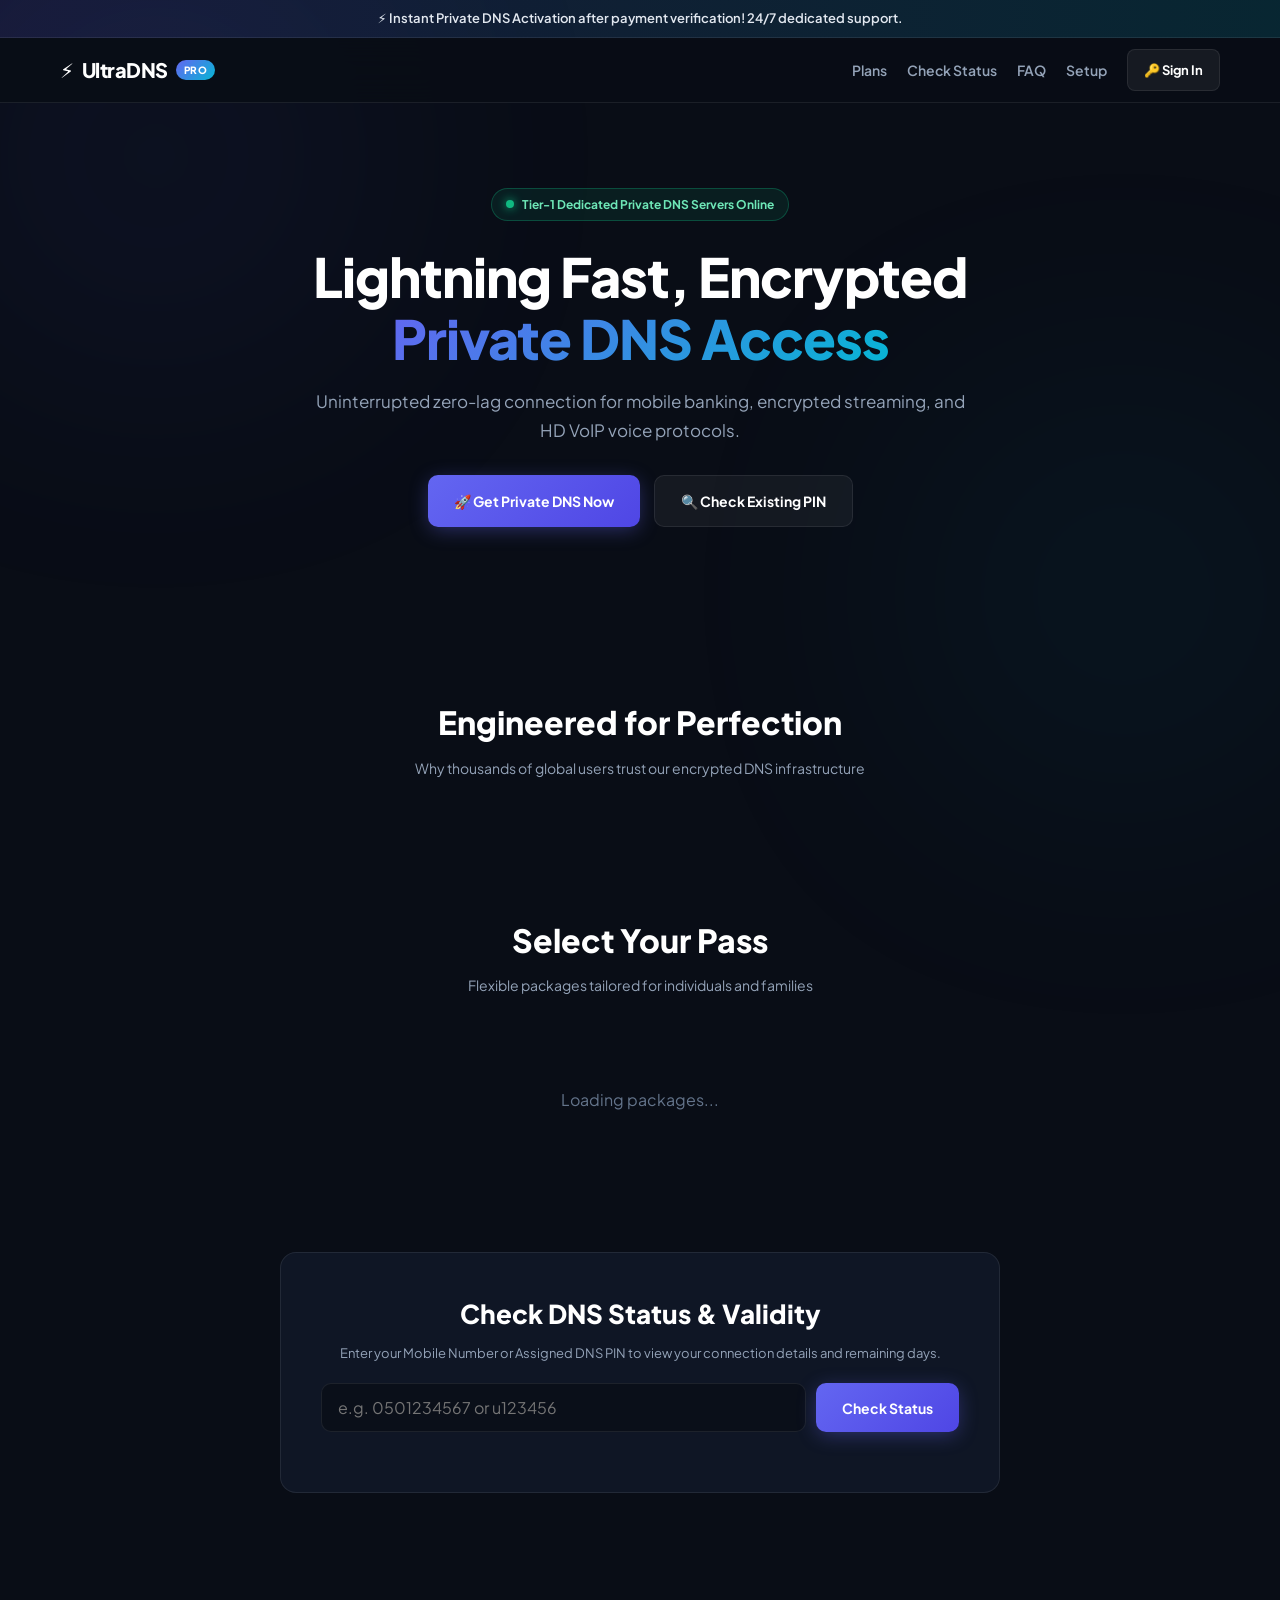
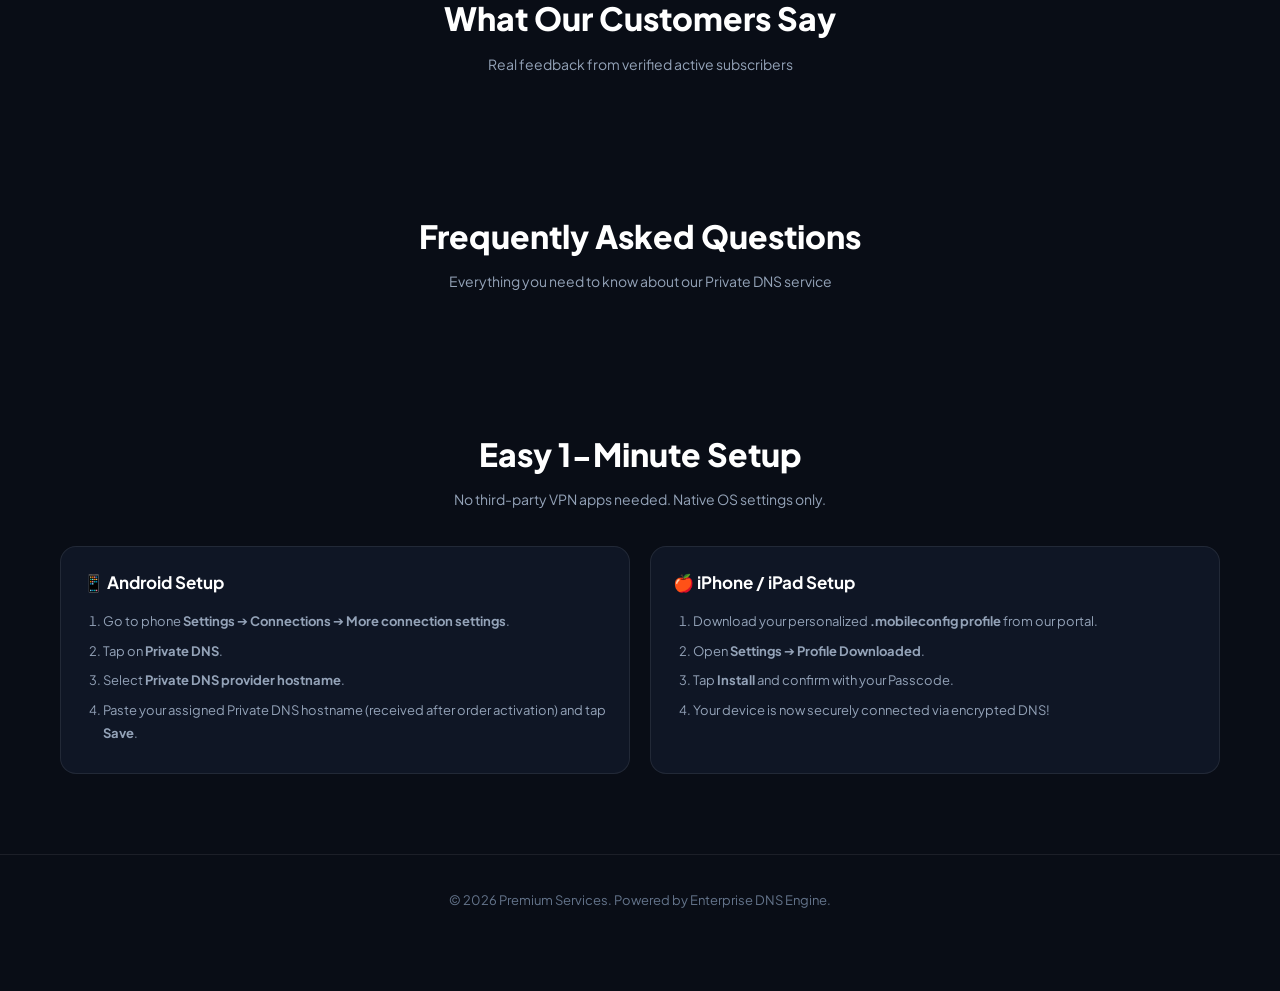
==== public/index.html @ bf44c099 "feat: Sync local files with latest multi-theme and reseller currency updates" ====
<!DOCTYPE html>
<html lang="en">
<head>
    <meta charset="UTF-8">
    <meta name="viewport" content="width=device-width, initial-scale=1.0, maximum-scale=1.0, user-scalable=no">
    <title>Private DNS — High Speed & Banking Access</title>
    <link rel="icon" id="site-favicon" href="data:image/svg+xml,<svg xmlns='http://www.w3.org/2000/svg' viewBox='0 0 100 100'><text y='.9em' font-size='90'>⚡</text></svg>">
    <link rel="preconnect" href="https://fonts.googleapis.com">
    <link rel="preconnect" href="https://fonts.gstatic.com" crossorigin>
    <link href="https://fonts.googleapis.com/css2?family=Plus+Jakarta+Sans:wght@400;500;600;700;800;900&display=swap" rel="stylesheet">
    <link rel="stylesheet" href="css/style.css">
    <!-- Dynamic Injected Custom CSS from Admin -->
    <style id="dynamic-custom-css"></style>
</head>
<body>

    <!-- Notice Bar -->
    <div class="notice-bar" id="notice-bar-wrap">
        <div class="container" id="notice-text">
            ⚡ Instant Private DNS Activation after payment verification! 24/7 dedicated support.
        </div>
    </div>

    <!-- Header -->
    <header class="header">
        <div class="container nav-wrap">
            <a href="/" class="brand-logo" id="brand-logo-wrap">
                <img id="site-logo-img" class="site-custom-logo" style="display: none;" alt="Store Logo">
                <span id="site-logo-icon" class="brand-default-icon">⚡</span>
                <span id="site-name">UltraDNS</span>
                <span class="brand-badge" id="site-badge">PRO</span>
            </a>

            <!-- Desktop Nav Menu -->
            <ul class="nav-menu" id="desktop-nav">
                <li><a href="#plans" class="nav-link">Plans</a></li>
                <li><a href="#check" class="nav-link">Check Status</a></li>
                <li><a href="#faq" class="nav-link">FAQ</a></li>
                <li><a href="#guide" class="nav-link">Setup</a></li>
                <li id="nav-auth-container">
                    <button class="nav-btn" onclick="openAuthModal()">🔑 Sign In</button>
                </li>
            </ul>

            <!-- Mobile Hamburger Toggle -->
            <button class="mobile-menu-btn" id="mobile-toggle-btn" onclick="toggleMobileMenu()" aria-label="Toggle navigation menu">
                <span></span><span></span><span></span>
            </button>
        </div>

        <!-- Mobile Drawer Menu -->
        <div class="mobile-drawer" id="mobile-drawer">
            <ul class="mobile-nav-list">
                <li><a href="#plans" class="mobile-nav-link" onclick="closeMobileMenu()">⚡ Pricing Plans</a></li>
                <li><a href="#check" class="mobile-nav-link" onclick="closeMobileMenu()">🔍 Check DNS Status</a></li>
                <li><a href="#faq" class="mobile-nav-link" onclick="closeMobileMenu()">❓ FAQ</a></li>
                <li><a href="#guide" class="mobile-nav-link" onclick="closeMobileMenu()">📖 Setup Guide</a></li>
                <li style="display:flex; justify-content:space-between; align-items:center; padding: 10px 14px; background: rgba(255,255,255,0.03); border-radius: 8px; border: 1px solid var(--border-color);">
                    <span style="font-size: 13px; color: var(--text-secondary); font-weight: 600;">Currency:</span>
                    <select id="mobile-currency-select" class="currency-selector" onchange="handleCurrencyChange(this.value)">
                        <option value="SAR">﷼ SAR</option>
                        <option value="BDT">৳ BDT</option>
                        <option value="USD">$ USD</option>
                        <option value="AED">د.إ AED</option>
                    </select>
                </li>
                <li id="mobile-nav-auth-container" style="margin-top: 10px;">
                    <button class="btn-primary" style="width: 100%; justify-content: center;" onclick="closeMobileMenu(); openAuthModal();">🔑 Sign In / Account</button>
                </li>
            </ul>
        </div>
    </header>

    <!-- 1. Hero Section -->
    <section class="hero" id="hero-section">
        <div class="container">
            <div class="status-pill">
                <span class="status-dot"></span>
                <span id="hero-pill">Tier-1 Dedicated Private DNS Servers Online</span>
            </div>
            <h1 class="hero-title">
                <span id="hero-title-line1">Lightning Fast, Encrypted</span><br>
                <span class="hero-title-highlight" id="hero-title-line2">Private DNS Access</span>
            </h1>
            <p class="hero-subtitle" id="hero-subtitle">
                Uninterrupted zero-lag connection for mobile banking, encrypted streaming, and HD VoIP voice protocols.
            </p>
            <div class="hero-actions">
                <a href="#plans" class="btn-primary" id="btn-hero-buy">🚀 Get Private DNS Now</a>
                <a href="#check" class="btn-secondary" id="btn-hero-check">🔍 Check Existing PIN</a>
            </div>
        </div>
    </section>

    <!-- 2. Live Stats Counter Section -->
    <section class="stats-section" id="stats-section">
        <div class="container">
            <div class="stats-grid" id="stats-container">
                <!-- Dynamically populated -->
            </div>
        </div>
    </section>

    <!-- 3. Features Section -->
    <section class="features" id="features-section">
        <div class="container">
            <div class="section-head">
                <h2 class="section-title" id="features-title">Engineered for Perfection</h2>
                <p class="section-desc" id="features-subtitle">Why thousands of global users trust our encrypted DNS infrastructure</p>
            </div>
            <div class="feature-grid" id="features-container">
                <!-- Dynamically populated -->
            </div>
        </div>
    </section>

    <!-- 4. Pricing Section -->
    <section class="pricing" id="plans">
        <div class="container">
            <div class="section-head">
                <h2 class="section-title" id="pricing-title">Select Your Pass</h2>
                <p class="section-desc" id="pricing-subtitle">Flexible packages tailored for individuals and families</p>
            </div>
            <div class="pricing-grid" id="plans-container">
                <!-- Dynamically rendered plans -->
                <div style="text-align:center; padding: 40px; color: var(--text-muted); grid-column: 1/-1;">Loading packages...</div>
            </div>
        </div>
    </section>

    <!-- 5. DNS Status Checker -->
    <section class="checker-section" id="check">
        <div class="container">
            <div class="checker-box">
                <h2 class="checker-title" id="checker-title">Check DNS Status & Validity</h2>
                <p class="checker-subtitle" id="checker-subtitle">Enter your Mobile Number or Assigned DNS PIN to view your connection details and remaining days.</p>
                
                <div class="checker-input-wrap">
                    <input type="text" id="checker-query" class="checker-input" placeholder="e.g. 0501234567 or u123456">
                    <button class="btn-primary" id="btn-checker" onclick="checkDnsStatus()">Check Status</button>
                </div>

                <div id="checker-result" class="checker-result">
                    <!-- Populated by JS -->
                </div>
            </div>
        </div>
    </section>

    <!-- 6. Customer Reviews & Testimonials -->
    <section class="testimonials-section" id="testimonials-section">
        <div class="container">
            <div class="section-head">
                <h2 class="section-title" id="testimonials-title">What Our Customers Say</h2>
                <p class="section-desc" id="testimonials-subtitle">Real feedback from verified active subscribers</p>
            </div>
            <div class="testimonials-grid" id="testimonials-container">
                <!-- Dynamically populated -->
            </div>
        </div>
    </section>

    <!-- 7. Interactive FAQ Accordion -->
    <section class="faq-section" id="faq">
        <div class="container">
            <div class="section-head">
                <h2 class="section-title" id="faq-title">Frequently Asked Questions</h2>
                <p class="section-desc" id="faq-subtitle">Everything you need to know about our Private DNS service</p>
            </div>
            <div class="faq-wrap" id="faq-container">
                <!-- Dynamically populated -->
            </div>
        </div>
    </section>

    <!-- 8. Custom HTML / Marketing Block -->
    <div id="custom-html-section" class="custom-html-section" style="display: none;">
        <div class="container" id="custom-html-container">
            <!-- Injected by JS -->
        </div>
    </div>

    <!-- 9. Setup Guide Section -->
    <section class="setup-guide" id="guide">
        <div class="container">
            <div class="section-head">
                <h2 class="section-title">Easy 1-Minute Setup</h2>
                <p class="section-desc">No third-party VPN apps needed. Native OS settings only.</p>
            </div>
            <div class="guide-grid">
                <div class="guide-card">
                    <h3>📱 Android Setup</h3>
                    <ol class="step-list">
                        <li>Go to phone <b>Settings ➔ Connections ➔ More connection settings</b>.</li>
                        <li>Tap on <b>Private DNS</b>.</li>
                        <li>Select <b>Private DNS provider hostname</b>.</li>
                        <li>Paste your assigned Private DNS hostname (received after order activation) and tap <b>Save</b>.</li>
                    </ol>
                </div>
                <div class="guide-card">
                    <h3>🍎 iPhone / iPad Setup</h3>
                    <ol class="step-list">
                        <li>Download your personalized <b>.mobileconfig profile</b> from our portal.</li>
                        <li>Open <b>Settings ➔ Profile Downloaded</b>.</li>
                        <li>Tap <b>Install</b> and confirm with your Passcode.</li>
                        <li>Your device is now securely connected via encrypted DNS!</li>
                    </ol>
                </div>
            </div>
        </div>
    </section>

    <!-- Auth Modal (Sign In / Register) -->
    <div class="modal-overlay" id="auth-modal">
        <div class="modal-card" style="max-width: 440px;">
            <button class="modal-close" onclick="closeAuthModal()">&times;</button>
            
            <div class="auth-tabs">
                <button type="button" class="auth-tab active" id="tab-login-btn" onclick="switchAuthTab('login')">Sign In</button>
                <button type="button" class="auth-tab" id="tab-register-btn" onclick="switchAuthTab('register')">Create Account</button>
            </div>

            <!-- Login Form -->
            <form id="login-form" onsubmit="handleCustomerLogin(event)">
                <div style="display:none; opacity:0; position:absolute; left:-9999px;"><input type="text" name="_hp_company" tabindex="-1" autocomplete="off"></div>
                <h3 class="modal-title" style="font-size: 20px;">Welcome Back</h3>
                <p class="modal-desc">Sign in with your email to view your private DNS keys and orders.</p>

                <div class="form-group">
                    <label class="form-label">Gmail / Email Address</label>
                    <input type="email" id="login-email" class="form-control" placeholder="name@gmail.com" required>
                </div>

                <div class="form-group">
                    <label class="form-label">Password</label>
                    <input type="password" id="login-password" class="form-control" placeholder="Your Password" required>
                </div>

                <button type="submit" class="btn-primary" style="width: 100%; margin-top: 15px;" id="login-submit-btn">
                    Sign In to Account
                </button>
            </form>

            <!-- Register Form -->
            <form id="register-form" style="display: none;" onsubmit="handleCustomerRegister(event)">
                <div style="display:none; opacity:0; position:absolute; left:-9999px;"><input type="text" name="_hp_fax" tabindex="-1" autocomplete="off"></div>
                <h3 class="modal-title" style="font-size: 20px;">Create Customer Account</h3>
                <p class="modal-desc">Register with your Gmail to easily manage and renew your private DNS.</p>

                <div class="form-group">
                    <label class="form-label">Full Name</label>
                    <input type="text" id="reg-name" class="form-control" placeholder="e.g. Ahmed Ali" required>
                </div>

                <div class="form-group">
                    <label class="form-label">Gmail / Email Address</label>
                    <input type="email" id="reg-email" class="form-control" placeholder="name@gmail.com" required>
                </div>

                <div class="form-group">
                    <label class="form-label">WhatsApp / Mobile Number</label>
                    <input type="text" id="reg-phone" class="form-control" placeholder="e.g. +966501234567" required>
                </div>

                <div class="form-group">
                    <label class="form-label">Password (Min. 6 characters)</label>
                    <input type="password" id="reg-password" class="form-control" placeholder="Create a password" minlength="6" required>
                </div>

                <button type="submit" class="btn-primary" style="width: 100%; margin-top: 15px;" id="reg-submit-btn">
                    ✨ Create Account
                </button>
            </form>

            <!-- OTP Verification Form -->
            <form id="otp-form" style="display: none;" onsubmit="handleVerifyOtp(event)">
                <h3 class="modal-title" style="font-size: 20px;">📧 Verify Your Gmail</h3>
                <p class="modal-desc">
                    We sent a 6-digit code to <b id="otp-display-email" style="color: #38bdf8;">user@gmail.com</b>. Check your inbox and spam folder.
                </p>

                <div class="form-group">
                    <label class="form-label">Enter 6-Digit Code</label>
                    <input type="text" id="otp-input-code" class="form-control" placeholder="123456" maxlength="6" style="text-align: center; font-size: 24px; letter-spacing: 6px; font-weight: 800; font-family: monospace;" required>
                </div>

                <button type="submit" class="btn-primary" style="width: 100%; margin-top: 10px;" id="otp-submit-btn">
                    ✓ Verify & Activate Account
                </button>

                <div style="display: flex; justify-content: space-between; align-items: center; margin-top: 15px; font-size: 12px;">
                    <button type="button" class="logout-btn" onclick="switchAuthTab('register')">← Back to Register</button>
                    <button type="button" class="logout-btn" id="otp-resend-btn" onclick="handleResendOtp()">Resend Code</button>
                </div>
            </form>
        </div>
    </div>

    <!-- Customer Account Dashboard Modal -->
    <div class="modal-overlay" id="user-modal">
        <div class="modal-card" style="max-width: 620px;">
            <button class="modal-close" onclick="closeUserModal()">&times;</button>
            
            <div style="display: flex; justify-content: space-between; align-items: center; border-bottom: 1px solid var(--border-color); padding-bottom: 15px; margin-bottom: 20px;">
                <div>
                    <h3 style="font-size: 20px; font-weight: 800; color: #fff;" id="user-display-name">My Account</h3>
                    <span style="font-size: 13px; color: var(--text-muted);" id="user-display-email">customer@gmail.com</span>
                </div>
                <button class="logout-btn" onclick="handleCustomerLogout()">🚪 Logout</button>
            </div>

            <!-- Active DNS Section -->
            <div style="margin-bottom: 25px;">
                <h4 style="font-size: 14px; font-weight: 700; color: #38bdf8; margin-bottom: 10px; text-transform: uppercase; letter-spacing: 0.5px;">⚡ My Active DNS Connections</h4>
                <div id="user-active-services">
                    <!-- Populated by JS -->
                </div>
            </div>

            <!-- Order History -->
            <div>
                <h4 style="font-size: 14px; font-weight: 700; color: #cbd5e1; margin-bottom: 10px; text-transform: uppercase; letter-spacing: 0.5px;">📋 Order History & Invoices</h4>
                <div id="user-order-history" style="max-height: 220px; overflow-y: auto;">
                    <!-- Populated by JS -->
                </div>
            </div>

            <div style="margin-top: 20px; text-align: center;">
                <button class="btn-primary" style="width: 100%; justify-content: center;" onclick="closeUserModal(); location.href='#plans';">
                    🚀 Buy New Pass / Renew
                </button>
            </div>
        </div>
    </div>

    <!-- Order Modal with Discount Coupon Support -->
    <div class="modal-overlay" id="order-modal">
        <div class="modal-card">
            <button class="modal-close" onclick="closeOrderModal()">&times;</button>
            <h3 class="modal-title" id="modal-plan-title">Order Private DNS</h3>
            <p class="modal-desc" id="modal-plan-desc">Complete your payment and submit details for instant activation.</p>

            <form id="order-form" onsubmit="submitOrder(event)">
                <div style="display:none; opacity:0; position:absolute; left:-9999px;"><input type="text" name="_hp_company" tabindex="-1" autocomplete="off"></div>
                <input type="hidden" id="order-plan-id">
                
                <div class="form-group" style="background: rgba(0,0,0,0.3); border: 1px solid var(--border-color); border-radius: 8px; padding: 12px; display: flex; justify-content: space-between; align-items: center;">
                    <div>
                        <span style="font-size: 12px; color: var(--text-muted); text-transform: uppercase; font-weight: 700;">Price to Pay:</span>
                        <div style="font-size: 22px; font-weight: 900; color: #38bdf8;" id="modal-plan-price">--</div>
                    </div>
                    <div id="coupon-applied-badge" style="display: none; background: rgba(16, 185, 129, 0.2); border: 1px solid rgba(16, 185, 129, 0.4); color: #34d399; font-size: 11px; font-weight: 800; padding: 4px 10px; border-radius: 20px;">
                        COUPON APPLIED
                    </div>
                </div>

                <!-- 🎟️ Discount Coupon Box -->
                <div class="form-group">
                    <label class="form-label">Discount Coupon Code (Optional)</label>
                    <div class="coupon-input-wrap">
                        <input type="text" id="order-coupon-code" class="form-control coupon-input" placeholder="e.g. VIP20" maxlength="20">
                        <button type="button" class="coupon-apply-btn" id="coupon-apply-btn" onclick="applyCouponCode()">Apply</button>
                    </div>
                    <div id="coupon-status-msg" class="coupon-status-msg"></div>
                </div>

                <div class="form-group">
                    <label class="form-label">Your Name</label>
                    <input type="text" id="order-name" class="form-control" placeholder="Full Name" required>
                </div>

                <div class="form-group">
                    <label class="form-label">WhatsApp / Phone Number</label>
                    <input type="text" id="order-phone" class="form-control" placeholder="e.g. +966 50 123 4567" required>
                </div>

                <div class="form-group">
                    <label class="form-label">Gmail / Email Address (For Account Login & Invoice)</label>
                    <input type="email" id="order-email" class="form-control" placeholder="name@gmail.com">
                </div>

                <div class="form-group">
                    <label class="form-label">Payment Method</label>
                    <select id="order-payment-method" class="form-control" onchange="updatePaymentInstruction()" required>
                        <!-- Dynamic payment methods -->
                    </select>
                </div>

                <div class="payment-box" id="payment-instruction-box">
                    <div id="payment-instruction-text">Select payment method above</div>
                    <div class="payment-num-row">
                        <span id="payment-number-display">--</span>
                        <button type="button" class="copy-btn" onclick="copyPaymentNumber()">Copy Number</button>
                    </div>
                </div>

                <div class="form-group">
                    <label class="form-label">Transaction ID / Reference (TxID)</label>
                    <input type="text" id="order-trx" class="form-control" placeholder="Enter Transaction Reference" required>
                </div>

                <button type="submit" class="btn-primary" style="width: 100%; margin-top: 10px; justify-content: center;" id="order-submit-btn">
                    Confirm & Submit Order
                </button>
            </form>
        </div>
    </div>

    <!-- Floating WhatsApp / Support Widget -->
    <a href="#" target="_blank" id="whatsapp-link" class="whatsapp-float" title="Chat on WhatsApp" style="display: none;">
        <span style="font-size: 24px;">💬</span>
    </a>

    <!-- Footer -->
    <footer class="footer">
        <div class="container">
            <p>&copy; <span id="footer-year"></span> <span id="footer-owner">Premium Services</span>. Powered by Enterprise DNS Engine.</p>
        </div>
    </footer>

    <script src="js/app.js"></script>
</body>
</html>
---- public/css/style.css ----
:root {
    --bg-dark: #090d16;
    --bg-card: rgba(18, 26, 43, 0.75);
    --bg-card-hover: rgba(28, 40, 65, 0.85);
    --border-color: rgba(255, 255, 255, 0.08);
    --border-glow: rgba(99, 102, 241, 0.3);
    --primary: #6366f1;
    --primary-hover: #4f46e5;
    --accent-cyan: #06b6d4;
    --accent-emerald: #10b981;
    --accent-amber: #f59e0b;
    --text-primary: #f8fafc;
    --text-secondary: #94a3b8;
    --text-muted: #64748b;
    --radius-lg: 16px;
    --radius-md: 10px;
    --radius-sm: 6px;
    --shadow-glow: 0 0 35px -5px rgba(99, 102, 241, 0.25);
    --font-main: 'Plus Jakarta Sans', system-ui, -apple-system, sans-serif;
}

/* Background & Theme Modes (Supports both data-bg and data-theme attributes) */
body[data-bg="cyber"], body[data-theme="cyber"] {
    --bg-dark: #090d16;
    --bg-card: rgba(18, 26, 43, 0.75);
    --bg-card-hover: rgba(28, 40, 65, 0.85);
    --border-color: rgba(255, 255, 255, 0.08);
    --border-glow: rgba(99, 102, 241, 0.3);
    --shadow-glow: 0 0 35px -5px rgba(99, 102, 241, 0.25);
}
body[data-bg="amoled"], body[data-theme="amoled"] {
    --bg-dark: #000000;
    --bg-card: rgba(18, 18, 18, 0.85);
    --bg-card-hover: rgba(28, 28, 28, 0.95);
    --border-color: rgba(255, 255, 255, 0.12);
    --border-glow: rgba(59, 130, 246, 0.35);
    --shadow-glow: 0 0 35px -5px rgba(59, 130, 246, 0.25);
}
body[data-bg="navy"], body[data-theme="navy"] {
    --bg-dark: #0b1329;
    --bg-card: rgba(16, 26, 52, 0.8);
    --bg-card-hover: rgba(24, 38, 75, 0.9);
    --border-color: rgba(56, 189, 248, 0.12);
    --border-glow: rgba(56, 189, 248, 0.35);
    --shadow-glow: 0 0 35px -5px rgba(56, 189, 248, 0.25);
}
body[data-bg="slate"], body[data-theme="slate"] {
    --bg-dark: #0f172a;
    --bg-card: rgba(30, 41, 59, 0.8);
    --bg-card-hover: rgba(45, 62, 89, 0.9);
    --border-color: rgba(255, 255, 255, 0.08);
    --border-glow: rgba(16, 185, 129, 0.35);
    --shadow-glow: 0 0 35px -5px rgba(16, 185, 129, 0.25);
}
body[data-bg="sunset"], body[data-theme="sunset"] {
    --bg-dark: #140d0a;
    --bg-card: rgba(36, 20, 16, 0.8);
    --bg-card-hover: rgba(50, 28, 22, 0.9);
    --border-color: rgba(245, 158, 11, 0.15);
    --border-glow: rgba(245, 158, 11, 0.35);
    --shadow-glow: 0 0 35px -5px rgba(245, 158, 11, 0.25);
}
body[data-bg="violet"], body[data-theme="violet"] {
    --bg-dark: #120b1f;
    --bg-card: rgba(28, 16, 48, 0.8);
    --bg-card-hover: rgba(42, 24, 72, 0.9);
    --border-color: rgba(168, 85, 247, 0.15);
    --border-glow: rgba(168, 85, 247, 0.35);
    --shadow-glow: 0 0 35px -5px rgba(168, 85, 247, 0.25);
}
body[data-bg="emerald"], body[data-theme="emerald"] {
    --bg-dark: #071611;
    --bg-card: rgba(12, 36, 28, 0.8);
    --bg-card-hover: rgba(18, 52, 40, 0.9);
    --border-color: rgba(16, 185, 129, 0.15);
    --border-glow: rgba(16, 185, 129, 0.35);
    --shadow-glow: 0 0 35px -5px rgba(16, 185, 129, 0.25);
}

* {
    margin: 0;
    padding: 0;
    box-sizing: border-box;
    font-family: var(--font-main);
    -webkit-tap-highlight-color: transparent;
}

html {
    scroll-behavior: smooth;
}

body {
    background-color: var(--bg-dark);
    color: var(--text-primary);
    min-height: 100vh;
    line-height: 1.6;
    overflow-x: hidden;
    position: relative;
    transition: background-color 0.3s ease;
    padding-bottom: 0;
}

/* Background Ambient Glow Lights */
body::before, body::after {
    content: '';
    position: fixed;
    width: clamp(300px, 40vw, 550px);
    height: clamp(300px, 40vw, 550px);
    border-radius: 50%;
    filter: blur(140px);
    z-index: -1;
    pointer-events: none;
}
body::before {
    background: radial-gradient(circle, var(--primary), transparent 70%);
    opacity: 0.18;
    top: -100px;
    left: -100px;
}
body::after {
    background: radial-gradient(circle, var(--accent-cyan), transparent 70%);
    opacity: 0.15;
    bottom: 50px;
    right: -100px;
}

.container {
    max-width: 1200px;
    margin: 0 auto;
    padding: 0 20px;
}

code {
    word-break: break-all;
    overflow-wrap: break-word;
}

/* Notice Announcement Bar */
.notice-bar {
    background: linear-gradient(90deg, rgba(99, 102, 241, 0.15), rgba(6, 182, 212, 0.15));
    border-bottom: 1px solid var(--border-color);
    padding: 8px 15px;
    text-align: center;
    font-size: 13px;
    font-weight: 600;
    color: #e2e8f0;
    overflow: hidden;
}

/* Header & Navigation */
.header {
    position: sticky;
    top: 0;
    z-index: 100;
    backdrop-filter: blur(16px);
    -webkit-backdrop-filter: blur(16px);
    background: rgba(9, 13, 22, 0.85);
    border-bottom: 1px solid var(--border-color);
    transition: 0.2s;
}
.nav-wrap {
    display: flex;
    justify-content: space-between;
    align-items: center;
    height: 64px;
}
.brand-logo {
    display: flex;
    align-items: center;
    gap: 8px;
    font-size: 20px;
    font-weight: 800;
    color: #fff;
    text-decoration: none;
    letter-spacing: -0.5px;
    min-width: 0;
    flex: 1;
}
.brand-logo span#site-name {
    overflow: hidden;
    text-overflow: ellipsis;
    white-space: nowrap;
}
.site-custom-logo {
    max-height: 36px;
    max-width: 140px;
    object-fit: contain;
    border-radius: 4px;
    flex-shrink: 0;
}
.brand-default-icon {
    font-size: 20px;
    display: inline-flex;
    align-items: center;
    justify-content: center;
    flex-shrink: 0;
}
.brand-badge {
    background: linear-gradient(135deg, var(--primary), var(--accent-cyan));
    color: #fff;
    font-size: 10px;
    padding: 2px 8px;
    border-radius: 20px;
    font-weight: 800;
    text-transform: uppercase;
    letter-spacing: 0.5px;
    white-space: nowrap;
    flex-shrink: 0;
}

.nav-menu {
    display: flex;
    align-items: center;
    gap: 20px;
    list-style: none;
}
.nav-link {
    color: var(--text-secondary);
    text-decoration: none;
    font-size: 14px;
    font-weight: 600;
    transition: 0.2s;
    min-height: 44px;
    display: inline-flex;
    align-items: center;
}
.nav-link:hover {
    color: #fff;
}
.nav-btn {
    background: rgba(255, 255, 255, 0.06);
    border: 1px solid var(--border-color);
    padding: 9px 16px;
    border-radius: 8px;
    color: #fff;
    font-size: 13px;
    font-weight: 700;
    cursor: pointer;
    transition: 0.2s;
    display: inline-flex;
    align-items: center;
    gap: 6px;
    min-height: 42px;
}
.nav-btn:hover {
    background: var(--primary);
    border-color: var(--primary);
}

/* Multi-Currency Selector */
.currency-selector {
    background: rgba(0, 0, 0, 0.35);
    border: 1px solid var(--border-color);
    color: #38bdf8;
    font-weight: 700;
    font-size: 12px;
    padding: 6px 10px;
    border-radius: 6px;
    outline: none;
    cursor: pointer;
}

/* Hamburger Button with Animated X toggle */
.mobile-menu-btn {
    display: none;
    flex-direction: column;
    justify-content: center;
    gap: 5px;
    width: 44px;
    height: 44px;
    background: rgba(255, 255, 255, 0.06);
    border: 1px solid var(--border-color);
    border-radius: 10px;
    cursor: pointer;
    padding: 10px;
    flex-shrink: 0;
    transition: background 0.2s;
}
.mobile-menu-btn:active {
    background: rgba(99, 102, 241, 0.15);
}
.mobile-menu-btn span {
    display: block;
    width: 100%;
    height: 2px;
    background: #fff;
    border-radius: 2px;
    transition: all 0.3s ease;
    transform-origin: center;
}
.mobile-menu-btn.active span:nth-child(1) {
    transform: translateY(7px) rotate(45deg);
}
.mobile-menu-btn.active span:nth-child(2) {
    opacity: 0;
    transform: scaleX(0);
}
.mobile-menu-btn.active span:nth-child(3) {
    transform: translateY(-7px) rotate(-45deg);
}

/* Mobile Drawer with smooth slide animation */
.mobile-drawer {
    display: none;
    background: rgba(9, 13, 22, 0.98);
    border-bottom: 1px solid var(--border-color);
    padding: 16px 20px 20px;
    animation: slideDown 0.25s ease;
}
@keyframes slideDown {
    from { opacity: 0; transform: translateY(-8px); }
    to { opacity: 1; transform: translateY(0); }
}
.mobile-nav-list {
    list-style: none;
    display: flex;
    flex-direction: column;
    gap: 10px;
}
.mobile-nav-link {
    display: flex;
    align-items: center;
    color: #e2e8f0;
    text-decoration: none;
    font-size: 15px;
    font-weight: 600;
    padding: 13px 16px;
    border-radius: 10px;
    background: rgba(255, 255, 255, 0.04);
    border: 1px solid var(--border-color);
    transition: background 0.2s, border-color 0.2s;
    min-height: 50px;
}
.mobile-nav-link:active {
    background: rgba(99, 102, 241, 0.12);
    border-color: rgba(99, 102, 241, 0.3);
}

/* Hero Section */
.hero {
    padding: clamp(40px, 8vw, 85px) 0 clamp(30px, 6vw, 60px);
    text-align: center;
    position: relative;
}
.status-pill {
    display: inline-flex;
    align-items: center;
    gap: 8px;
    background: rgba(16, 185, 129, 0.1);
    border: 1px solid rgba(16, 185, 129, 0.3);
    padding: 6px 14px;
    border-radius: 30px;
    font-size: 12px;
    font-weight: 700;
    color: #6ee7b7;
    margin-bottom: 24px;
    max-width: calc(100vw - 40px);
    text-align: center;
    word-break: break-word;
}
.status-dot {
    width: 8px;
    height: 8px;
    border-radius: 50%;
    background: #10b981;
    box-shadow: 0 0 10px #10b981;
    animation: pulse 2s infinite;
    flex-shrink: 0;
}
@keyframes pulse {
    0%, 100% { opacity: 1; transform: scale(1); }
    50% { opacity: 0.4; transform: scale(0.85); }
}

.hero-title {
    font-size: clamp(26px, 7vw, 54px);
    font-weight: 900;
    line-height: 1.15;
    letter-spacing: -1px;
    margin-bottom: 18px;
    color: #fff;
}
.hero-title-highlight {
    background: linear-gradient(135deg, var(--primary), var(--accent-cyan));
    -webkit-background-clip: text;
    -webkit-text-fill-color: transparent;
    background-clip: text;
}
.hero-subtitle {
    font-size: clamp(14px, 2.5vw, 17px);
    color: var(--text-secondary);
    max-width: 680px;
    margin: 0 auto 30px;
    line-height: 1.7;
    padding: 0 4px;
}
.hero-actions {
    display: flex;
    justify-content: center;
    gap: 14px;
    flex-wrap: wrap;
    padding: 0 4px;
}

/* Primary & Secondary Buttons */
.btn-primary {
    background: linear-gradient(135deg, var(--primary), var(--primary-hover));
    color: #fff;
    padding: 14px 26px;
    border-radius: var(--radius-md);
    font-weight: 700;
    font-size: 14px;
    text-decoration: none;
    border: none;
    cursor: pointer;
    transition: transform 0.2s, box-shadow 0.2s;
    box-shadow: 0 4px 20px -2px rgba(99, 102, 241, 0.4);
    display: inline-flex;
    align-items: center;
    justify-content: center;
    gap: 8px;
    min-height: 48px;
    -webkit-appearance: none;
}
.btn-primary:hover {
    transform: translateY(-2px);
    box-shadow: 0 6px 25px rgba(99, 102, 241, 0.5);
}
.btn-primary:active {
    transform: translateY(0);
    box-shadow: 0 2px 10px rgba(99, 102, 241, 0.4);
}
.btn-secondary {
    background: rgba(255, 255, 255, 0.05);
    border: 1px solid var(--border-color);
    color: #fff;
    padding: 14px 26px;
    border-radius: var(--radius-md);
    font-weight: 700;
    font-size: 14px;
    text-decoration: none;
    cursor: pointer;
    transition: 0.2s;
    display: inline-flex;
    align-items: center;
    justify-content: center;
    gap: 8px;
    min-height: 48px;
    -webkit-appearance: none;
}
.btn-secondary:hover {
    background: rgba(255, 255, 255, 0.1);
    border-color: rgba(255, 255, 255, 0.2);
}

/* 📊 1. LIVE STATS COUNTER BAR (NEW SECTION) */
.stats-section {
    padding: 20px 0 40px;
}
.stats-grid {
    display: grid;
    grid-template-columns: repeat(auto-fit, minmax(200px, 1fr));
    gap: 16px;
}
.stat-box {
    background: var(--bg-card);
    border: 1px solid var(--border-color);
    border-radius: var(--radius-lg);
    padding: 20px;
    text-align: center;
    transition: transform 0.2s, border-color 0.2s;
}
.stat-box:hover {
    border-color: var(--border-glow);
    transform: translateY(-2px);
}
.stat-box-icon {
    font-size: 24px;
    margin-bottom: 6px;
}
.stat-box-num {
    font-size: clamp(24px, 4vw, 32px);
    font-weight: 900;
    color: #fff;
    background: linear-gradient(135deg, #fff, var(--accent-cyan));
    -webkit-background-clip: text;
    -webkit-text-fill-color: transparent;
}
.stat-box-label {
    font-size: 12px;
    font-weight: 600;
    color: var(--text-secondary);
    text-transform: uppercase;
    letter-spacing: 0.5px;
    margin-top: 4px;
}

/* Features Section */
.features {
    padding: 50px 0;
}
.section-head {
    text-align: center;
    margin-bottom: 36px;
}
.section-title {
    font-size: clamp(22px, 4vw, 32px);
    font-weight: 800;
    margin-bottom: 8px;
    color: #fff;
}
.section-desc {
    color: var(--text-secondary);
    font-size: 14px;
    padding: 0 8px;
}
.feature-grid {
    display: grid;
    grid-template-columns: repeat(auto-fit, minmax(240px, 1fr));
    gap: 16px;
}
.feature-card {
    background: var(--bg-card);
    border: 1px solid var(--border-color);
    border-radius: var(--radius-lg);
    padding: 22px;
    transition: transform 0.2s, border-color 0.2s;
}
.feature-card:hover {
    border-color: var(--border-glow);
    transform: translateY(-3px);
}
.feature-icon {
    font-size: 28px;
    margin-bottom: 14px;
    display: inline-block;
}
.feature-card h3 {
    font-size: 16px;
    font-weight: 700;
    margin-bottom: 8px;
    color: #fff;
}
.feature-card p {
    font-size: 13px;
    color: var(--text-secondary);
    line-height: 1.55;
}

/* Pricing Section */
.pricing {
    padding: 50px 0;
}
.pricing-grid {
    display: grid;
    grid-template-columns: repeat(auto-fit, minmax(280px, 1fr));
    gap: 24px;
    align-items: stretch;
    padding-top: 14px;
}
.pricing-card {
    background: var(--bg-card);
    border: 1px solid var(--border-color);
    border-radius: var(--radius-lg);
    padding: 30px 22px;
    display: flex;
    flex-direction: column;
    position: relative;
    transition: transform 0.3s, box-shadow 0.3s;
    overflow: visible;
}
.pricing-card.popular {
    border-color: var(--primary);
    box-shadow: 0 0 35px -5px rgba(99, 102, 241, 0.3);
    background: linear-gradient(180deg, rgba(99, 102, 241, 0.08), var(--bg-card));
}
.pricing-card:hover {
    transform: translateY(-4px);
}
.card-badge {
    position: absolute;
    top: -13px;
    left: 50%;
    transform: translateX(-50%);
    background: linear-gradient(135deg, var(--primary), var(--accent-cyan));
    color: #fff;
    font-size: 11px;
    font-weight: 800;
    padding: 4px 16px;
    border-radius: 20px;
    text-transform: uppercase;
    letter-spacing: 0.5px;
    white-space: nowrap;
}
.card-plan-name {
    font-size: 18px;
    font-weight: 800;
    margin-bottom: 12px;
    color: #fff;
}
.price-wrap {
    display: flex;
    align-items: baseline;
    gap: 4px;
    margin-bottom: 20px;
}
.price-val {
    font-size: 38px;
    font-weight: 900;
    color: #fff;
}
.price-cur {
    font-size: 18px;
    font-weight: 700;
    color: #38bdf8;
}
.price-period {
    font-size: 13px;
    color: var(--text-muted);
}
.feature-list {
    list-style: none;
    margin-bottom: 25px;
    flex-grow: 1;
    display: flex;
    flex-direction: column;
    gap: 10px;
}
.feature-list li {
    font-size: 13px;
    color: var(--text-secondary);
    display: flex;
    align-items: flex-start;
    gap: 8px;
    line-height: 1.5;
}
.check-icon {
    color: #34d399;
    font-weight: 800;
    flex-shrink: 0;
    margin-top: 1px;
}
.plan-btn {
    width: 100%;
    padding: 14px;
    border-radius: var(--radius-md);
    font-size: 14px;
    font-weight: 700;
    background: rgba(255, 255, 255, 0.08);
    border: 1px solid var(--border-color);
    color: #fff;
    cursor: pointer;
    transition: 0.2s;
    min-height: 48px;
}
.plan-btn:hover, .plan-btn-popular {
    background: linear-gradient(135deg, var(--primary), var(--primary-hover));
    border-color: transparent;
    box-shadow: 0 4px 15px rgba(99, 102, 241, 0.4);
}

/* Status Checker Section */
.checker-section {
    padding: 50px 0;
}
.checker-box {
    background: var(--bg-card);
    border: 1px solid var(--border-color);
    border-radius: var(--radius-lg);
    padding: clamp(22px, 5vw, 40px);
    max-width: 720px;
    margin: 0 auto;
    text-align: center;
}
.checker-title {
    font-size: clamp(19px, 3.5vw, 26px);
    font-weight: 800;
    margin-bottom: 8px;
    color: #fff;
}
.checker-subtitle {
    color: var(--text-secondary);
    font-size: 13px;
    margin-bottom: 20px;
    line-height: 1.6;
}
.checker-input-wrap {
    display: flex;
    gap: 10px;
    margin-bottom: 20px;
}
.checker-input {
    flex: 1;
    padding: 13px 16px;
    border-radius: var(--radius-md);
    background: rgba(0, 0, 0, 0.3);
    border: 1px solid var(--border-color);
    color: #fff;
    font-size: 16px;
    outline: none;
    transition: border-color 0.2s, box-shadow 0.2s;
    min-height: 48px;
    -webkit-appearance: none;
}
.checker-input:focus {
    border-color: var(--primary);
    box-shadow: 0 0 0 3px rgba(99, 102, 241, 0.2);
}
.checker-result {
    display: none;
    text-align: left;
    background: rgba(0, 0, 0, 0.25);
    border: 1px solid var(--border-color);
    border-radius: var(--radius-md);
    padding: 18px;
    animation: fadeInUp 0.3s ease;
}
@keyframes fadeInUp {
    from { opacity: 0; transform: translateY(8px); }
    to { opacity: 1; transform: translateY(0); }
}

/* ⭐ 2. CUSTOMER REVIEWS & TESTIMONIALS (NEW SECTION) */
.testimonials-section {
    padding: 50px 0;
}
.testimonials-grid {
    display: grid;
    grid-template-columns: repeat(auto-fit, minmax(280px, 1fr));
    gap: 20px;
}
.testimonial-card {
    background: var(--bg-card);
    border: 1px solid var(--border-color);
    border-radius: var(--radius-lg);
    padding: 24px;
    display: flex;
    flex-direction: column;
    justify-content: space-between;
    transition: transform 0.2s, border-color 0.2s;
}
.testimonial-card:hover {
    border-color: var(--border-glow);
    transform: translateY(-3px);
}
.testimonial-stars {
    color: #fbbf24;
    font-size: 16px;
    margin-bottom: 12px;
}
.testimonial-text {
    font-size: 14px;
    color: var(--text-secondary);
    line-height: 1.6;
    margin-bottom: 16px;
    font-style: italic;
}
.testimonial-author {
    display: flex;
    align-items: center;
    gap: 10px;
}
.testimonial-avatar {
    width: 38px;
    height: 38px;
    border-radius: 50%;
    background: linear-gradient(135deg, var(--primary), var(--accent-cyan));
    display: flex;
    align-items: center;
    justify-content: center;
    font-weight: 800;
    color: #fff;
    font-size: 14px;
}
.testimonial-name {
    font-size: 14px;
    font-weight: 700;
    color: #fff;
}
.testimonial-role {
    font-size: 12px;
    color: var(--text-muted);
}

/* ❓ 3. FAQ ACCORDION SECTION (NEW SECTION) */
.faq-section {
    padding: 50px 0;
}
.faq-wrap {
    max-width: 760px;
    margin: 0 auto;
    display: flex;
    flex-direction: column;
    gap: 12px;
}
.faq-item {
    background: var(--bg-card);
    border: 1px solid var(--border-color);
    border-radius: var(--radius-md);
    overflow: hidden;
    transition: border-color 0.2s;
}
.faq-item.active {
    border-color: var(--primary);
}
.faq-question {
    padding: 16px 20px;
    cursor: pointer;
    display: flex;
    justify-content: space-between;
    align-items: center;
    font-size: 15px;
    font-weight: 700;
    color: #fff;
    user-select: none;
}
.faq-icon {
    font-size: 18px;
    transition: transform 0.2s ease;
}
.faq-item.active .faq-icon {
    transform: rotate(45deg);
}
.faq-answer {
    padding: 0 20px 18px;
    color: var(--text-secondary);
    font-size: 14px;
    line-height: 1.6;
    display: none;
}
.faq-item.active .faq-answer {
    display: block;
    animation: fadeIn 0.2s ease;
}

/* 🧩 4. CUSTOM HTML / MARKETING BANNER BLOCK (NEW SECTION) */
.custom-html-section {
    padding: 30px 0;
}

/* Setup Guide Section */
.setup-guide {
    padding: 50px 0 80px;
}
.guide-grid {
    display: grid;
    grid-template-columns: repeat(auto-fit, minmax(280px, 1fr));
    gap: 20px;
}
.guide-card {
    background: var(--bg-card);
    border: 1px solid var(--border-color);
    border-radius: var(--radius-lg);
    padding: 22px;
}
.guide-card h3 {
    font-size: 17px;
    font-weight: 700;
    margin-bottom: 14px;
    color: #fff;
}
.step-list {
    margin-left: 20px;
    color: var(--text-secondary);
    font-size: 13px;
    line-height: 1.8;
}
.step-list li {
    margin-bottom: 6px;
}

/* Modal Overlay & Responsive Sheet */
.modal-overlay {
    position: fixed;
    inset: 0;
    background: rgba(0, 0, 0, 0.75);
    backdrop-filter: blur(8px);
    -webkit-backdrop-filter: blur(8px);
    display: none;
    align-items: center;
    justify-content: center;
    z-index: 1000;
    padding: 15px;
    overflow-y: auto;
}
.modal-card {
    background: #0f172a;
    border: 1px solid var(--border-color);
    border-radius: var(--radius-lg);
    width: 100%;
    max-width: 500px;
    padding: 28px 24px;
    position: relative;
    box-shadow: 0 20px 50px rgba(0, 0, 0, 0.8);
    max-height: 90vh;
    overflow-y: auto;
    -webkit-overflow-scrolling: touch;
    overscroll-behavior: contain;
}
.modal-close {
    position: absolute;
    top: 14px;
    right: 16px;
    background: rgba(255,255,255,0.06);
    border: 1px solid var(--border-color);
    color: var(--text-muted);
    font-size: 20px;
    cursor: pointer;
    line-height: 1;
    width: 36px;
    height: 36px;
    border-radius: 8px;
    display: flex;
    align-items: center;
    justify-content: center;
    transition: background 0.2s;
}
.modal-close:hover {
    background: rgba(255,255,255,0.12);
    color: #fff;
}
.modal-title {
    font-size: 20px;
    font-weight: 800;
    margin-bottom: 6px;
    color: #fff;
    padding-right: 44px;
}
.modal-desc {
    color: var(--text-secondary);
    font-size: 13px;
    margin-bottom: 20px;
    line-height: 1.6;
}

/* Form Controls inside Modals */
.form-group {
    margin-bottom: 14px;
}
.form-label {
    display: block;
    font-size: 12px;
    font-weight: 700;
    color: #cbd5e1;
    margin-bottom: 6px;
    text-transform: uppercase;
    letter-spacing: 0.3px;
}
.form-control {
    width: 100%;
    padding: 13px 14px;
    border-radius: 8px;
    background: rgba(0, 0, 0, 0.35);
    border: 1px solid var(--border-color);
    color: #fff;
    font-size: 16px;
    outline: none;
    transition: border-color 0.2s, box-shadow 0.2s;
    min-height: 48px;
    -webkit-appearance: none;
}
.form-control:focus {
    border-color: var(--primary);
    box-shadow: 0 0 0 3px rgba(99, 102, 241, 0.2);
}
select.form-control {
    background-image: url("data:image/svg+xml,%3Csvg xmlns='http://www.w3.org/2000/svg' width='16' height='16' fill='%2394a3b8' viewBox='0 0 16 16'%3E%3Cpath d='M7.247 11.14 2.451 5.658C1.885 5.013 2.345 4 3.204 4h9.592a1 1 0 0 1 .753 1.659l-4.796 5.48a1 1 0 0 1-1.506 0z'/%3E%3C/svg%3E");
    background-repeat: no-repeat;
    background-position: right 14px center;
    padding-right: 38px;
    cursor: pointer;
}

/* 🎟️ 5. COUPON CODE INPUT IN MODAL */
.coupon-input-wrap {
    display: flex;
    gap: 8px;
    margin-top: 6px;
}
.coupon-input {
    flex: 1;
    text-transform: uppercase;
    font-family: monospace;
    letter-spacing: 1px;
    font-weight: 700;
}
.coupon-apply-btn {
    background: rgba(99, 102, 241, 0.2);
    border: 1px solid var(--primary);
    color: #a5b4fc;
    padding: 0 16px;
    border-radius: 8px;
    font-weight: 700;
    font-size: 13px;
    cursor: pointer;
    transition: 0.2s;
    white-space: nowrap;
}
.coupon-apply-btn:hover {
    background: var(--primary);
    color: #fff;
}
.coupon-status-msg {
    font-size: 12px;
    margin-top: 6px;
    display: none;
}

.payment-box {
    background: rgba(99, 102, 241, 0.08);
    border: 1px solid rgba(99, 102, 241, 0.25);
    border-radius: 10px;
    padding: 14px;
    margin-bottom: 16px;
    font-size: 13px;
}
.payment-num-row {
    display: flex;
    justify-content: space-between;
    align-items: center;
    margin-top: 8px;
    background: rgba(0, 0, 0, 0.3);
    padding: 10px 12px;
    border-radius: 6px;
    gap: 10px;
    flex-wrap: wrap;
}
.payment-num-row span {
    font-weight: 800;
    color: #38bdf8;
    font-family: monospace;
    font-size: 14px;
    word-break: break-all;
    flex: 1;
}
.copy-btn {
    background: var(--primary);
    color: #fff;
    border: none;
    padding: 8px 14px;
    border-radius: 6px;
    font-size: 12px;
    font-weight: 700;
    cursor: pointer;
    white-space: nowrap;
    min-height: 36px;
    transition: background 0.2s;
}
.copy-btn:active {
    background: var(--primary-hover);
}

/* Customer Auth & Account System */
.auth-tabs {
    display: flex;
    background: rgba(0, 0, 0, 0.25);
    padding: 4px;
    border-radius: var(--radius-sm);
    margin-bottom: 20px;
    border: 1px solid var(--border-color);
}
.auth-tab {
    flex: 1;
    text-align: center;
    padding: 10px 12px;
    font-size: 13px;
    font-weight: 600;
    color: var(--text-secondary);
    background: transparent;
    border: none;
    border-radius: 4px;
    cursor: pointer;
    transition: 0.2s;
    min-height: 42px;
}
.auth-tab.active {
    background: var(--primary);
    color: #fff;
}
.user-btn-wrap {
    display: flex;
    align-items: center;
    gap: 8px;
}
.user-pill {
    background: rgba(99, 102, 241, 0.12);
    border: 1px solid rgba(99, 102, 241, 0.3);
    padding: 8px 16px;
    border-radius: 20px;
    color: #38bdf8;
    font-size: 13px;
    font-weight: 700;
    cursor: pointer;
    display: flex;
    align-items: center;
    gap: 6px;
    transition: 0.2s;
    min-height: 44px;
}
.user-pill:hover {
    background: rgba(99, 102, 241, 0.22);
}
.logout-btn {
    background: transparent;
    border: none;
    color: var(--text-muted);
    font-size: 12px;
    cursor: pointer;
    transition: 0.2s;
    padding: 8px 4px;
    min-height: 40px;
}
.logout-btn:hover {
    color: #f87171;
}
.active-dns-card {
    background: rgba(16, 185, 129, 0.08);
    border: 1px solid rgba(16, 185, 129, 0.25);
    border-radius: var(--radius-md);
    padding: 16px;
    margin-bottom: 14px;
    position: relative;
}
.order-history-item {
    background: rgba(255, 255, 255, 0.03);
    border: 1px solid var(--border-color);
    border-radius: var(--radius-sm);
    padding: 12px;
    margin-bottom: 8px;
    display: flex;
    justify-content: space-between;
    align-items: flex-start;
    gap: 8px;
}

/* Floating WhatsApp / Support Action Button */
.whatsapp-float {
    position: fixed;
    bottom: 20px;
    right: 20px;
    background: #25d366;
    color: #fff;
    width: 56px;
    height: 56px;
    border-radius: 50%;
    display: flex;
    align-items: center;
    justify-content: center;
    box-shadow: 0 6px 25px rgba(37, 211, 102, 0.5);
    text-decoration: none;
    z-index: 90;
    transition: transform 0.3s, box-shadow 0.3s;
}
.whatsapp-float:hover {
    transform: scale(1.1);
    box-shadow: 0 8px 30px rgba(37, 211, 102, 0.6);
}

/* Badge styles */
.badge {
    display: inline-flex;
    align-items: center;
    padding: 3px 10px;
    border-radius: 20px;
    font-size: 11px;
    font-weight: 800;
    text-transform: uppercase;
    white-space: nowrap;
}
.badge-pending {
    background: rgba(251, 191, 36, 0.15);
    color: #fbbf24;
    border: 1px solid rgba(251, 191, 36, 0.3);
}
.badge-approved {
    background: rgba(52, 211, 153, 0.15);
    color: #34d399;
    border: 1px solid rgba(52, 211, 153, 0.3);
}
.badge-rejected {
    background: rgba(248, 113, 113, 0.15);
    color: #f87171;
    border: 1px solid rgba(248, 113, 113, 0.3);
}

/* Footer */
.footer {
    border-top: 1px solid var(--border-color);
    padding: 35px 0 80px;
    text-align: center;
    color: var(--text-muted);
    font-size: 13px;
}

/* ================================================================
   PROFESSIONAL MOBILE RESPONSIVE OVERHAUL
   ================================================================ */

@media (max-width: 768px) {
    .nav-wrap { height: 60px; }
    .nav-menu { display: none; }
    .mobile-menu-btn { display: flex; }
    .mobile-drawer.active { display: block; }

    .hero { padding: 32px 0 28px; }
    .hero-title { font-size: clamp(24px, 8vw, 34px); letter-spacing: -0.5px; }
    .hero-subtitle { font-size: 14px; }
    .hero-actions { flex-direction: column; width: 100%; gap: 10px; }
    .hero-actions .btn-primary,
    .hero-actions .btn-secondary { width: 100%; justify-content: center; }

    .features,
    .pricing,
    .checker-section,
    .stats-section,
    .faq-section,
    .testimonials-section { padding: 36px 0; }
    .setup-guide { padding: 36px 0 90px; }
    .section-head { margin-bottom: 24px; }

    .pricing-grid { grid-template-columns: 1fr; gap: 20px; }
    .guide-grid { grid-template-columns: 1fr; gap: 14px; }
    .feature-grid { grid-template-columns: 1fr; gap: 12px; }
    .stats-grid { grid-template-columns: 1fr 1fr; gap: 10px; }
    .testimonials-grid { grid-template-columns: 1fr; gap: 14px; }

    /* Feature cards — horizontal layout on mobile */
    .feature-card {
        display: flex;
        gap: 14px;
        align-items: flex-start;
        padding: 18px;
    }
    .feature-icon {
        font-size: 26px;
        margin-bottom: 0;
        flex-shrink: 0;
        margin-top: 2px;
    }

    .checker-input-wrap { flex-direction: column; gap: 10px; }
    .checker-input-wrap .btn-primary { width: 100%; justify-content: center; }

    /* Modal becomes Bottom Sheet on mobile */
    .modal-overlay {
        align-items: flex-end;
        padding: 0;
    }
    .modal-card {
        border-radius: 22px 22px 0 0;
        max-height: 88vh;
        padding: 20px 18px 28px;
        animation: slideUp 0.3s cubic-bezier(0.32, 0.72, 0, 1);
    }
    @keyframes slideUp {
        from { transform: translateY(100%); opacity: 0; }
        to { transform: translateY(0); opacity: 1; }
    }
    .modal-card::before {
        content: '';
        display: block;
        width: 36px;
        height: 4px;
        background: rgba(255, 255, 255, 0.2);
        border-radius: 2px;
        margin: 0 auto 18px;
    }

    .footer { padding: 28px 0 90px; }
    .whatsapp-float { width: 52px; height: 52px; bottom: 18px; right: 18px; }
}

@media (max-width: 480px) {
    .container { padding: 0 16px; }

    .nav-wrap { height: 58px; }
    .brand-logo { font-size: 17px; gap: 6px; }
    .brand-badge { display: none; }

    .hero { padding: 28px 0 24px; }
    .hero-title { font-size: clamp(22px, 9vw, 28px); }
    .status-pill { font-size: 11px; padding: 5px 12px; }

    .pricing-card { padding: 22px 16px; }
    .price-val { font-size: 32px; }
    .price-cur { font-size: 15px; }

    .checker-box { padding: 18px; }
    .checker-input { font-size: 16px; }

    .form-control { font-size: 16px; }

    .guide-card { padding: 18px; }
    .step-list { font-size: 12px; }

    .modal-card { padding: 16px 14px 28px; }
    .modal-title { font-size: 18px; }

    .payment-num-row { flex-direction: column; align-items: flex-start; gap: 8px; }
    .copy-btn { align-self: flex-end; }
}

@media (max-height: 500px) and (orientation: landscape) {
    .modal-overlay {
        align-items: center;
        padding: 10px;
    }
    .modal-card {
        border-radius: var(--radius-lg);
        max-height: 94vh;
        animation: fadeIn 0.2s ease;
    }
    .modal-card::before { display: none; }
    @keyframes fadeIn {
        from { opacity: 0; transform: scale(0.97); }
        to { opacity: 1; transform: scale(1); }
    }
}
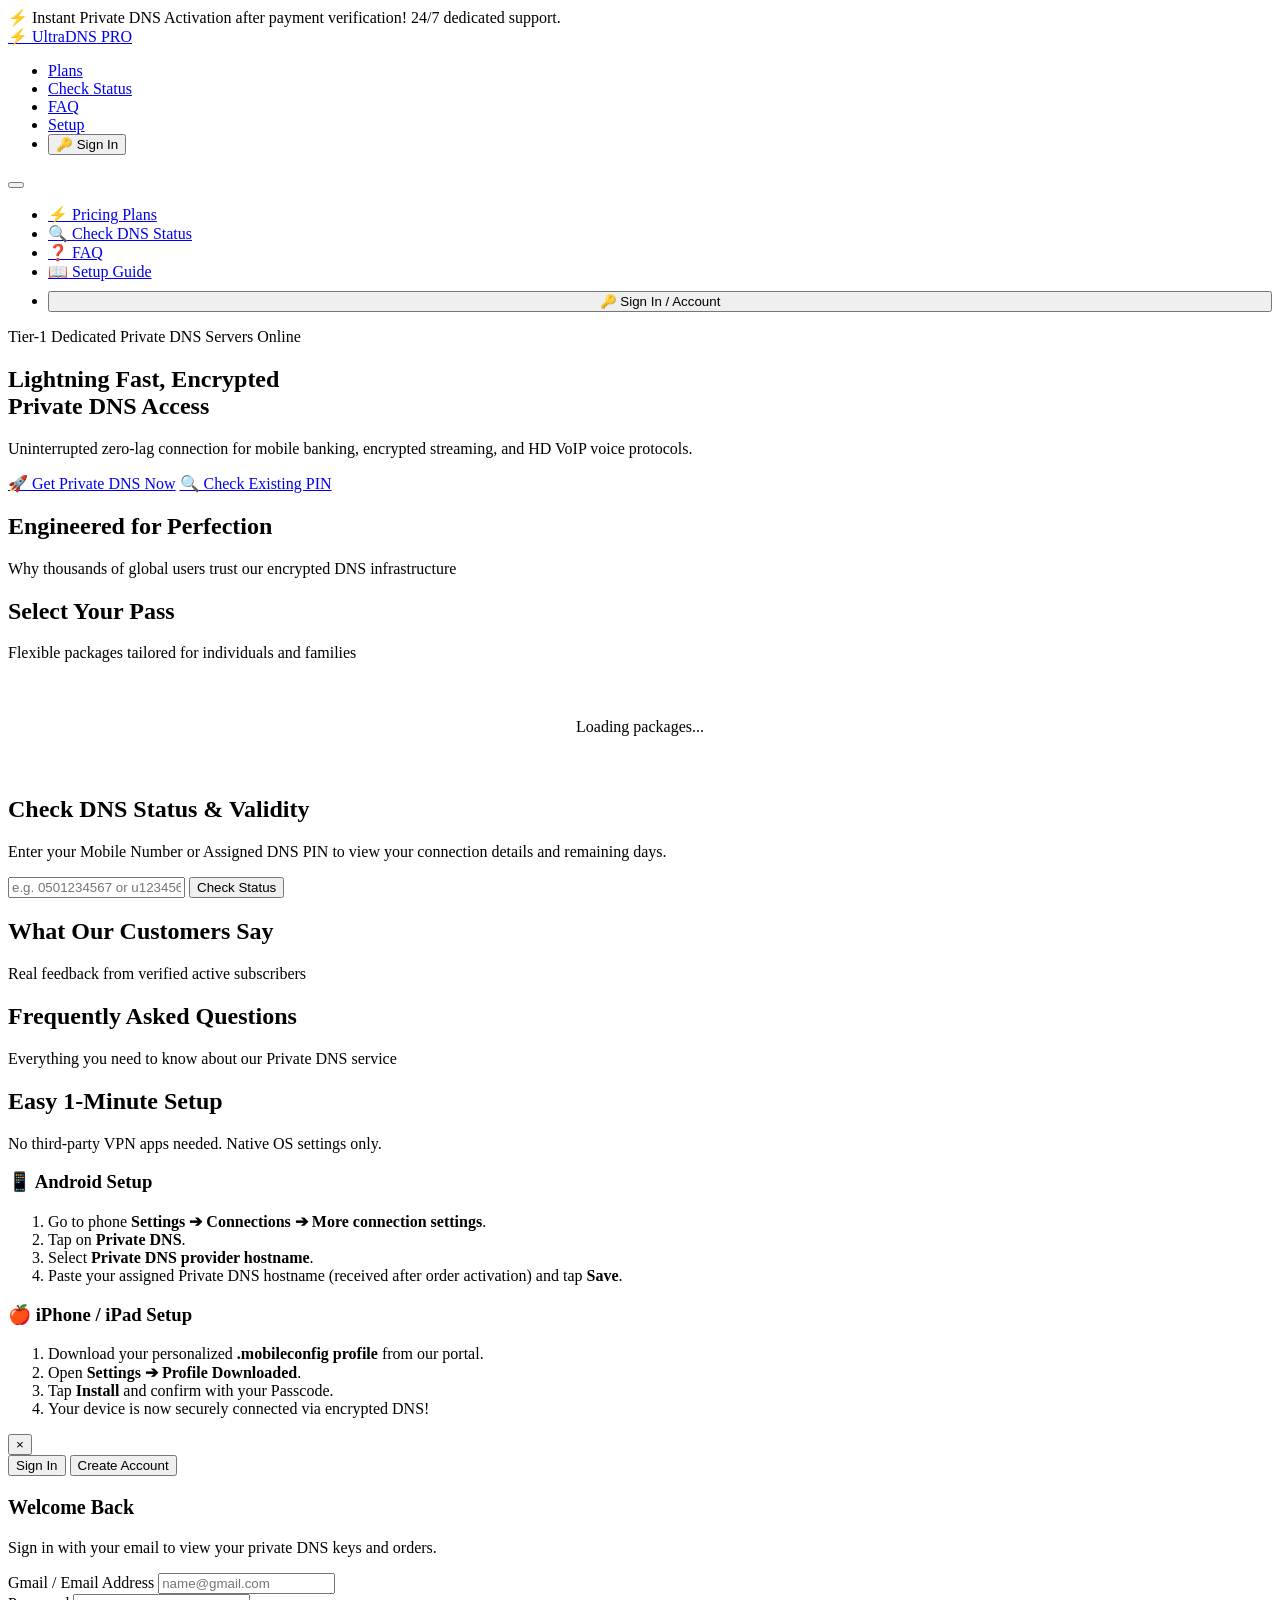
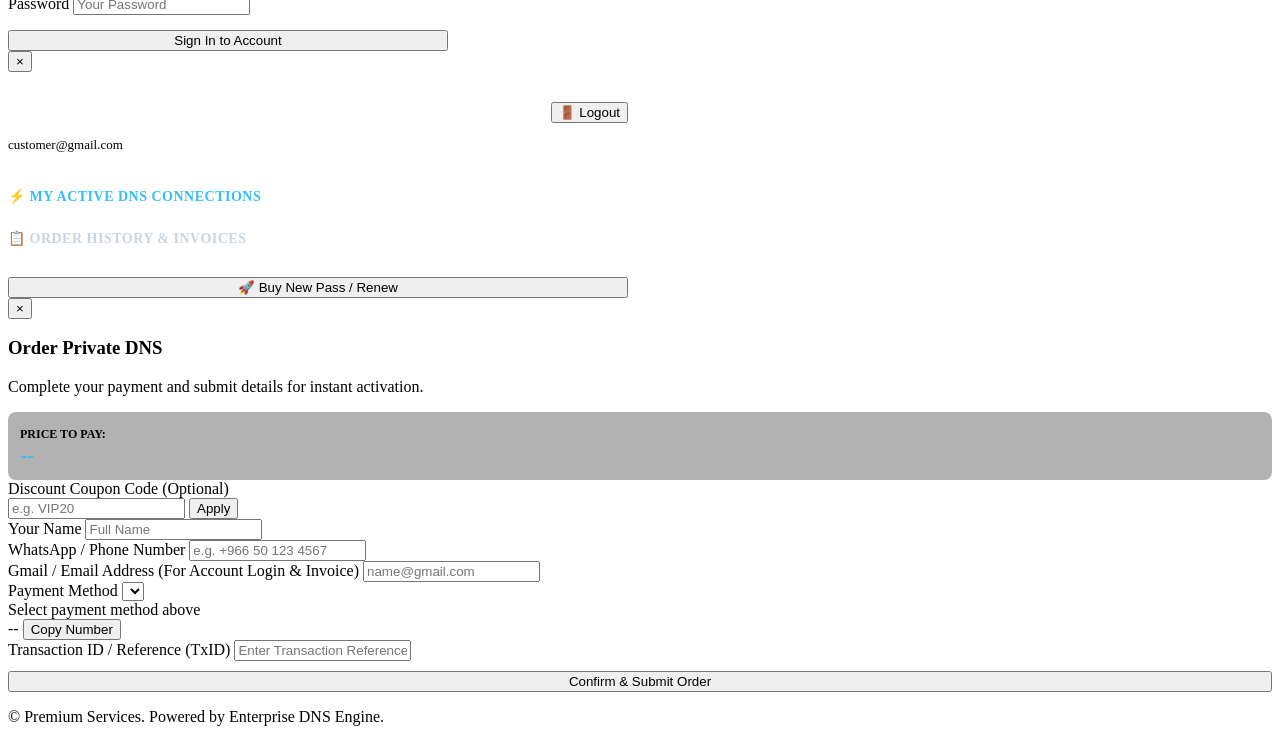
==== commit e2c9db03: "fix: Update stylesheet and script paths to absolute /css/style.css and /js/app.js" ====
--- a/public/index.html
+++ b/public/index.html
@@ -8,7 +8,7 @@
     <link rel="preconnect" href="https://fonts.googleapis.com">
     <link rel="preconnect" href="https://fonts.gstatic.com" crossorigin>
     <link href="https://fonts.googleapis.com/css2?family=Plus+Jakarta+Sans:wght@400;500;600;700;800;900&display=swap" rel="stylesheet">
-    <link rel="stylesheet" href="css/style.css">
+    <link rel="stylesheet" href="/css/style.css">
     <!-- Dynamic Injected Custom CSS from Admin -->
     <style id="dynamic-custom-css"></style>
 </head>
@@ -55,15 +55,6 @@
                 <li><a href="#check" class="mobile-nav-link" onclick="closeMobileMenu()">🔍 Check DNS Status</a></li>
                 <li><a href="#faq" class="mobile-nav-link" onclick="closeMobileMenu()">❓ FAQ</a></li>
                 <li><a href="#guide" class="mobile-nav-link" onclick="closeMobileMenu()">📖 Setup Guide</a></li>
-                <li style="display:flex; justify-content:space-between; align-items:center; padding: 10px 14px; background: rgba(255,255,255,0.03); border-radius: 8px; border: 1px solid var(--border-color);">
-                    <span style="font-size: 13px; color: var(--text-secondary); font-weight: 600;">Currency:</span>
-                    <select id="mobile-currency-select" class="currency-selector" onchange="handleCurrencyChange(this.value)">
-                        <option value="SAR">﷼ SAR</option>
-                        <option value="BDT">৳ BDT</option>
-                        <option value="USD">$ USD</option>
-                        <option value="AED">د.إ AED</option>
-                    </select>
-                </li>
                 <li id="mobile-nav-auth-container" style="margin-top: 10px;">
                     <button class="btn-primary" style="width: 100%; justify-content: center;" onclick="closeMobileMenu(); openAuthModal();">🔑 Sign In / Account</button>
                 </li>
@@ -418,6 +409,6 @@
         </div>
     </footer>
 
-    <script src="js/app.js"></script>
+    <script src="/js/app.js"></script>
 </body>
 </html>
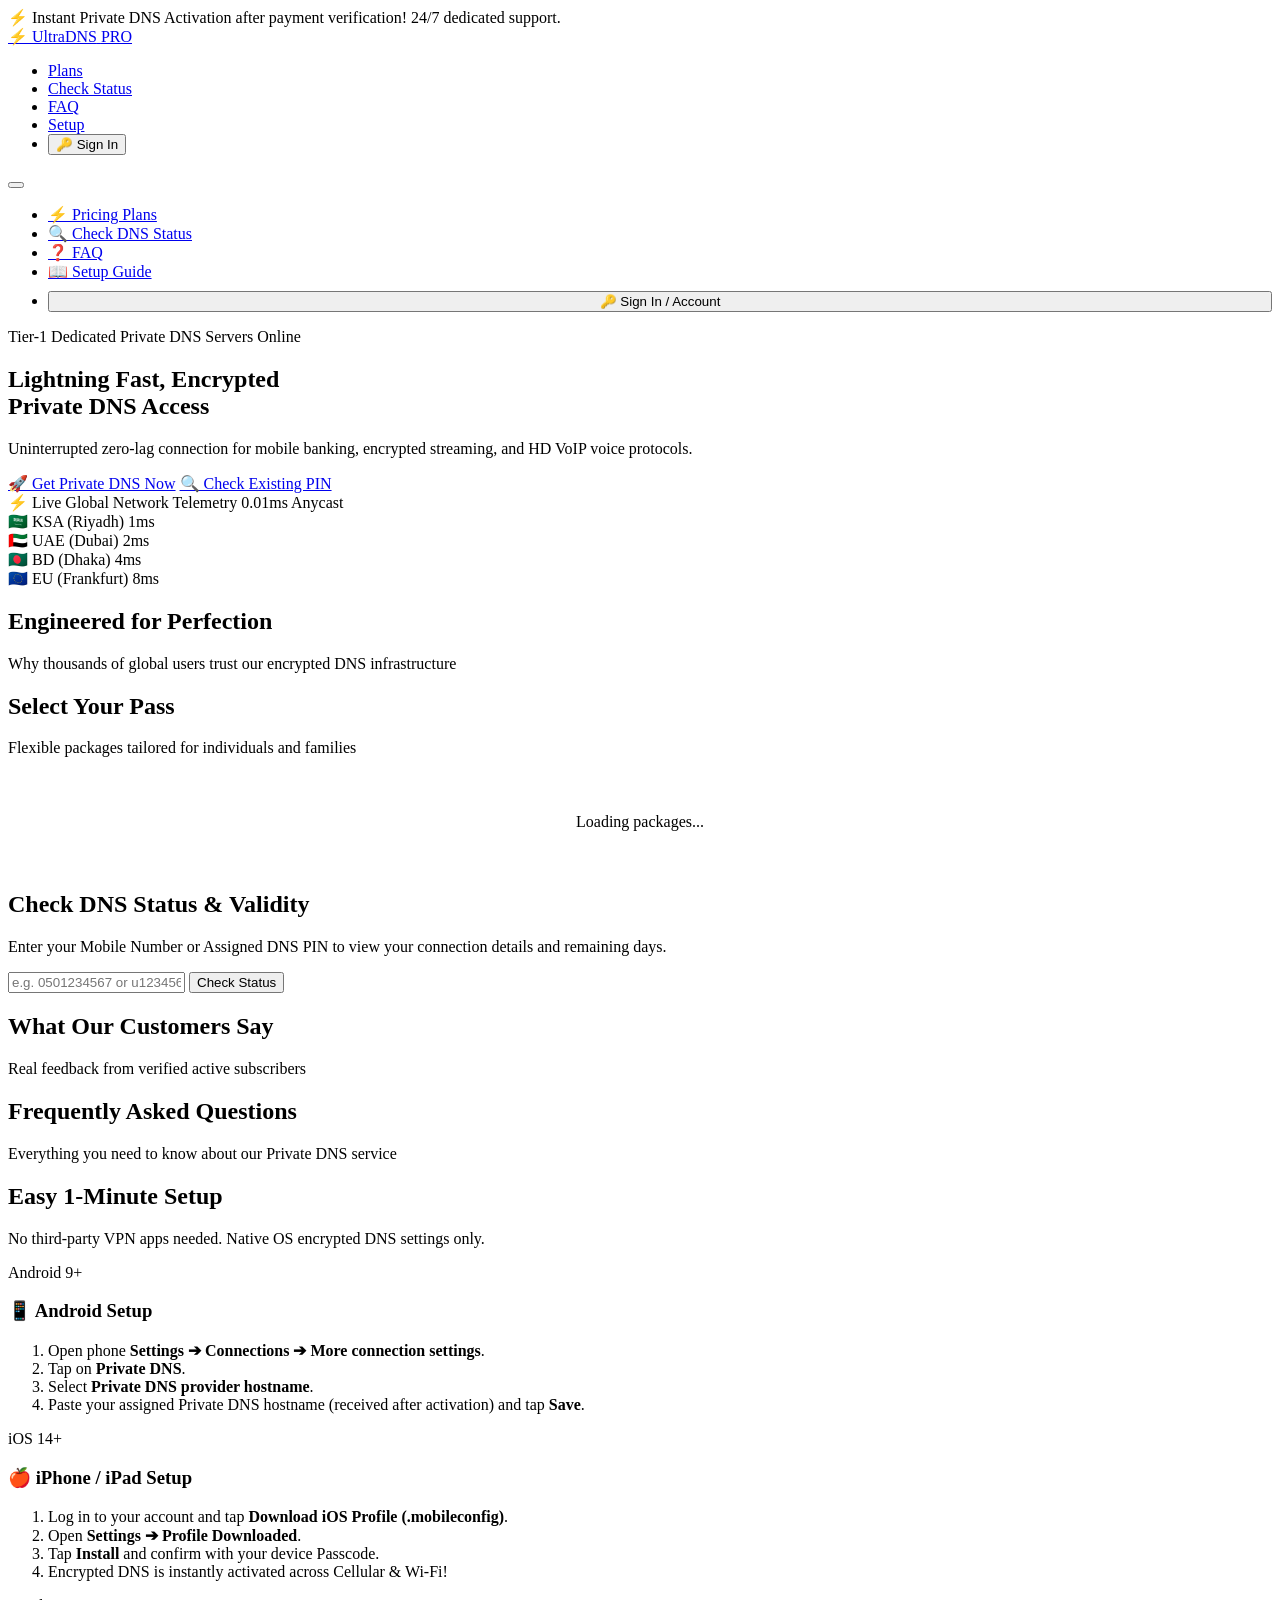
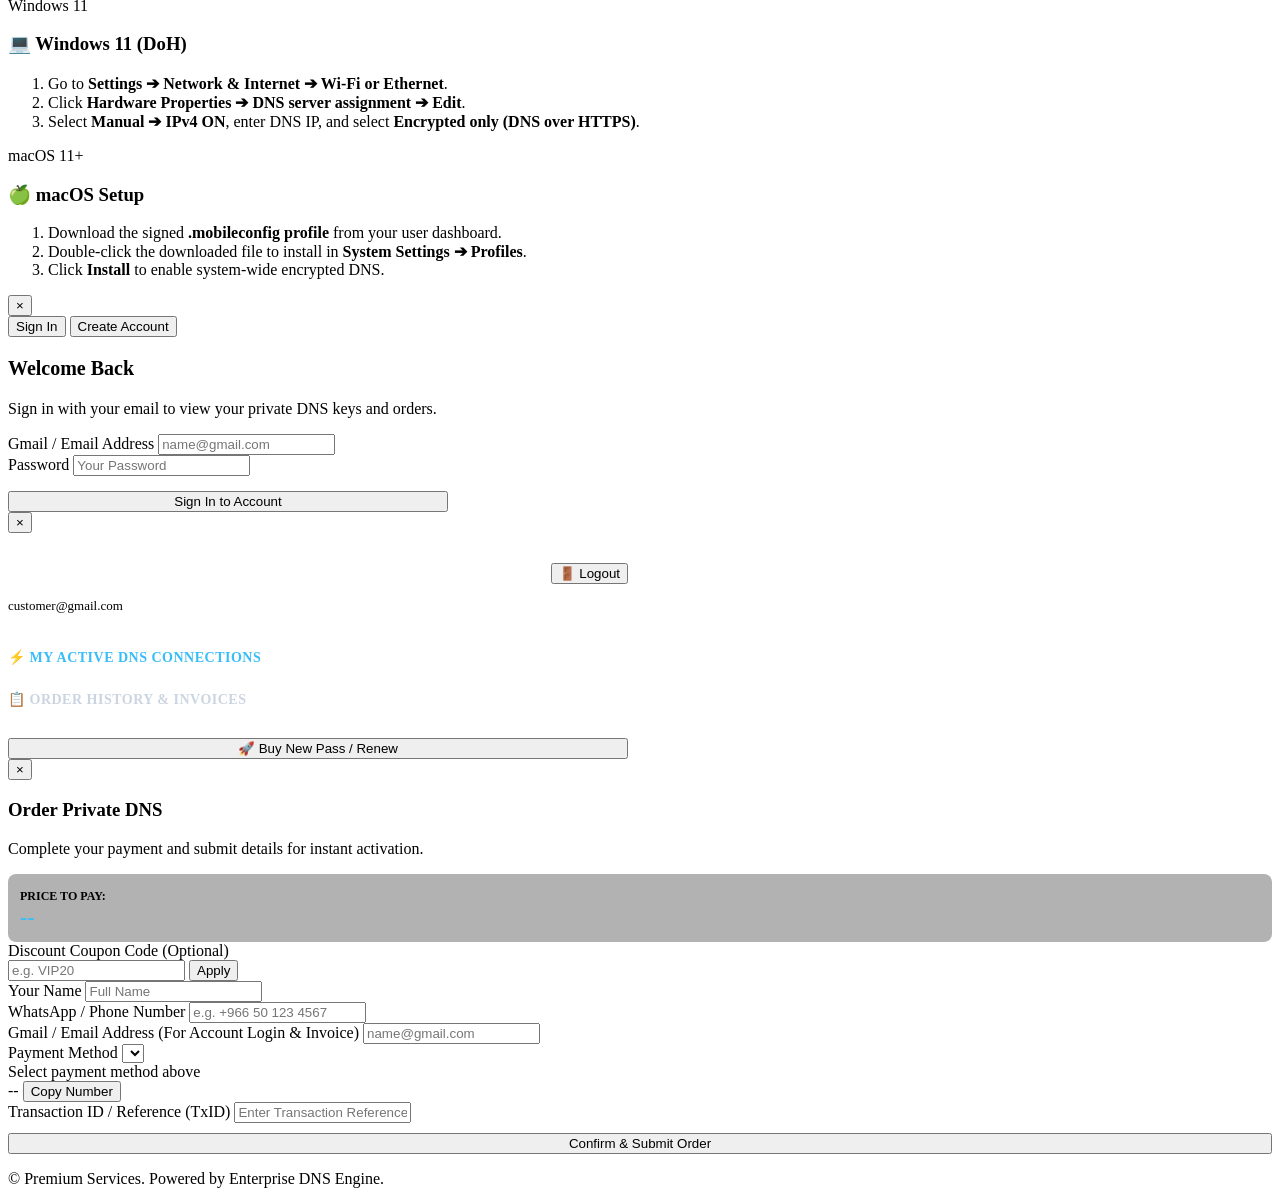
==== commit 607e794f: "feat: Complete full-scale Stitch redesign with Live Network Telemetry and 4-Platform Setup Guide" ====
--- a/public/index.html
+++ b/public/index.html
@@ -80,6 +80,32 @@
                 <a href="#plans" class="btn-primary" id="btn-hero-buy">🚀 Get Private DNS Now</a>
                 <a href="#check" class="btn-secondary" id="btn-hero-check">🔍 Check Existing PIN</a>
             </div>
+
+            <!-- Live Global Telemetry Visualizer Card (Stitch Elite Redesign) -->
+            <div class="telemetry-hero-card">
+                <div class="telemetry-header">
+                    <span class="telemetry-title">⚡ Live Global Network Telemetry</span>
+                    <span class="telemetry-live-badge"><span class="ping-pulse"></span> 0.01ms Anycast</span>
+                </div>
+                <div class="telemetry-nodes-grid">
+                    <div class="telemetry-node">
+                        <span class="node-flag">🇸🇦 KSA (Riyadh)</span>
+                        <span class="node-ping ping-fast">1ms</span>
+                    </div>
+                    <div class="telemetry-node">
+                        <span class="node-flag">🇦🇪 UAE (Dubai)</span>
+                        <span class="node-ping ping-fast">2ms</span>
+                    </div>
+                    <div class="telemetry-node">
+                        <span class="node-flag">🇧🇩 BD (Dhaka)</span>
+                        <span class="node-ping ping-fast">4ms</span>
+                    </div>
+                    <div class="telemetry-node">
+                        <span class="node-flag">🇪🇺 EU (Frankfurt)</span>
+                        <span class="node-ping ping-fast">8ms</span>
+                    </div>
+                </div>
+            </div>
         </div>
     </section>
 
@@ -171,30 +197,50 @@
         </div>
     </div>
 
-    <!-- 9. Setup Guide Section -->
+    <!-- 9. Setup Guide Section (Stitch 4-Platform Suite) -->
     <section class="setup-guide" id="guide">
         <div class="container">
             <div class="section-head">
                 <h2 class="section-title">Easy 1-Minute Setup</h2>
-                <p class="section-desc">No third-party VPN apps needed. Native OS settings only.</p>
+                <p class="section-desc">No third-party VPN apps needed. Native OS encrypted DNS settings only.</p>
             </div>
             <div class="guide-grid">
                 <div class="guide-card">
+                    <div class="guide-card-badge">Android 9+</div>
                     <h3>📱 Android Setup</h3>
                     <ol class="step-list">
-                        <li>Go to phone <b>Settings ➔ Connections ➔ More connection settings</b>.</li>
+                        <li>Open phone <b>Settings ➔ Connections ➔ More connection settings</b>.</li>
                         <li>Tap on <b>Private DNS</b>.</li>
                         <li>Select <b>Private DNS provider hostname</b>.</li>
-                        <li>Paste your assigned Private DNS hostname (received after order activation) and tap <b>Save</b>.</li>
+                        <li>Paste your assigned Private DNS hostname (received after activation) and tap <b>Save</b>.</li>
                     </ol>
                 </div>
                 <div class="guide-card">
+                    <div class="guide-card-badge">iOS 14+</div>
                     <h3>🍎 iPhone / iPad Setup</h3>
                     <ol class="step-list">
-                        <li>Download your personalized <b>.mobileconfig profile</b> from our portal.</li>
+                        <li>Log in to your account and tap <b>Download iOS Profile (.mobileconfig)</b>.</li>
                         <li>Open <b>Settings ➔ Profile Downloaded</b>.</li>
-                        <li>Tap <b>Install</b> and confirm with your Passcode.</li>
-                        <li>Your device is now securely connected via encrypted DNS!</li>
+                        <li>Tap <b>Install</b> and confirm with your device Passcode.</li>
+                        <li>Encrypted DNS is instantly activated across Cellular & Wi-Fi!</li>
+                    </ol>
+                </div>
+                <div class="guide-card">
+                    <div class="guide-card-badge">Windows 11</div>
+                    <h3>💻 Windows 11 (DoH)</h3>
+                    <ol class="step-list">
+                        <li>Go to <b>Settings ➔ Network & Internet ➔ Wi-Fi or Ethernet</b>.</li>
+                        <li>Click <b>Hardware Properties ➔ DNS server assignment ➔ Edit</b>.</li>
+                        <li>Select <b>Manual ➔ IPv4 ON</b>, enter DNS IP, and select <b>Encrypted only (DNS over HTTPS)</b>.</li>
+                    </ol>
+                </div>
+                <div class="guide-card">
+                    <div class="guide-card-badge">macOS 11+</div>
+                    <h3>🍏 macOS Setup</h3>
+                    <ol class="step-list">
+                        <li>Download the signed <b>.mobileconfig profile</b> from your user dashboard.</li>
+                        <li>Double-click the downloaded file to install in <b>System Settings ➔ Profiles</b>.</li>
+                        <li>Click <b>Install</b> to enable system-wide encrypted DNS.</li>
                     </ol>
                 </div>
             </div>
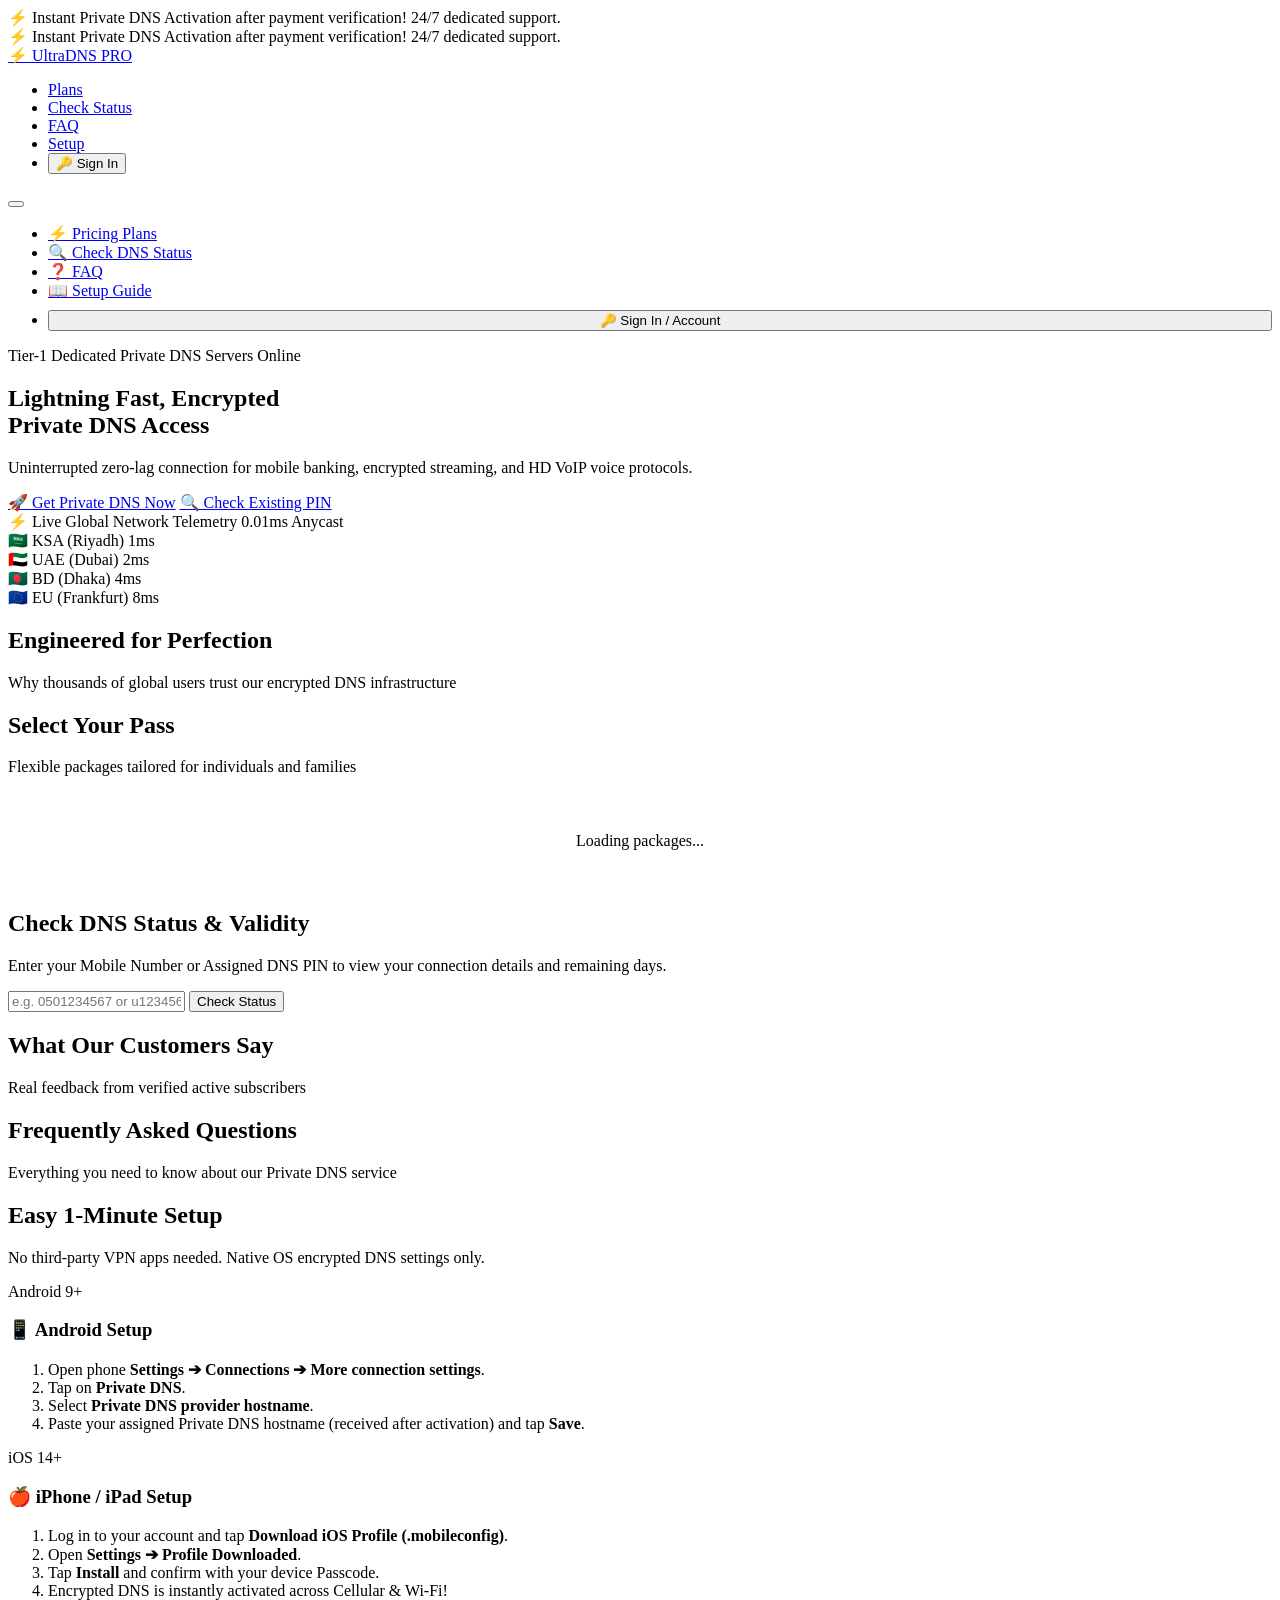
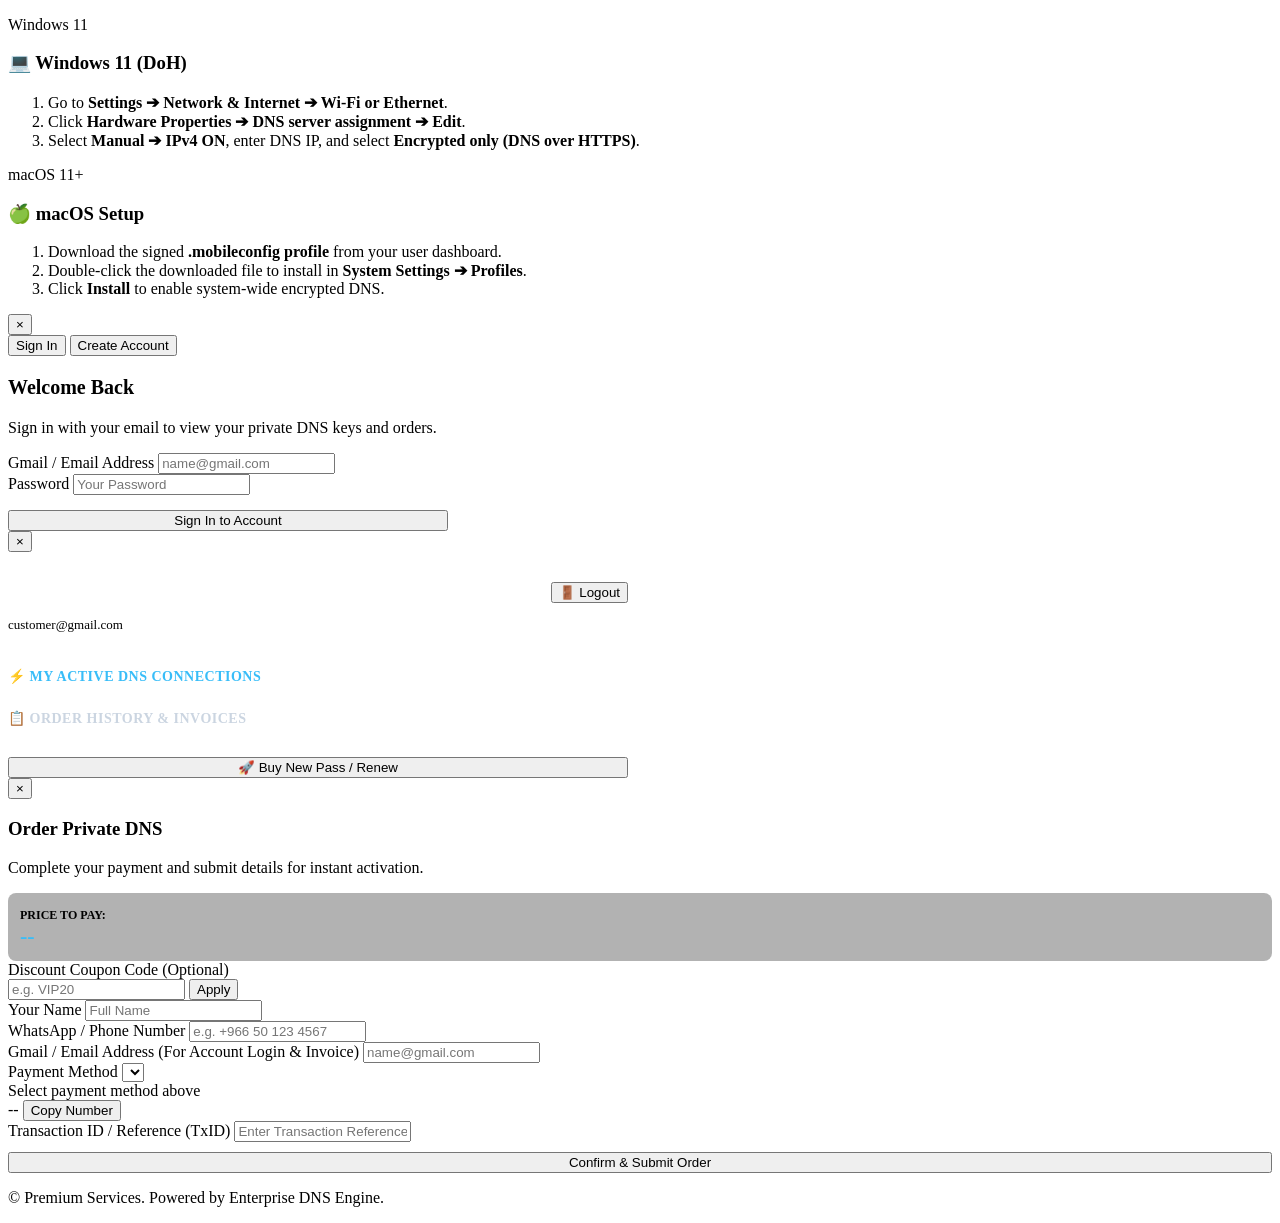
==== commit fcb77649: "feat(ui): Smooth continuous infinite sliding marquee notice bar & clean up overlapping badge" ====
--- a/public/index.html
+++ b/public/index.html
@@ -14,10 +14,15 @@
 </head>
 <body>
 
-    <!-- Notice Bar -->
+    <!-- Notice Announcement Bar (Continuous Smooth Sliding Marquee) -->
     <div class="notice-bar" id="notice-bar-wrap">
-        <div class="container" id="notice-text">
-            ⚡ Instant Private DNS Activation after payment verification! 24/7 dedicated support.
+        <div class="notice-marquee-track">
+            <div class="notice-marquee-content" id="notice-text">
+                ⚡ Instant Private DNS Activation after payment verification! 24/7 dedicated support.
+            </div>
+            <div class="notice-marquee-content" id="notice-text-clone" aria-hidden="true">
+                ⚡ Instant Private DNS Activation after payment verification! 24/7 dedicated support.
+            </div>
         </div>
     </div>
 
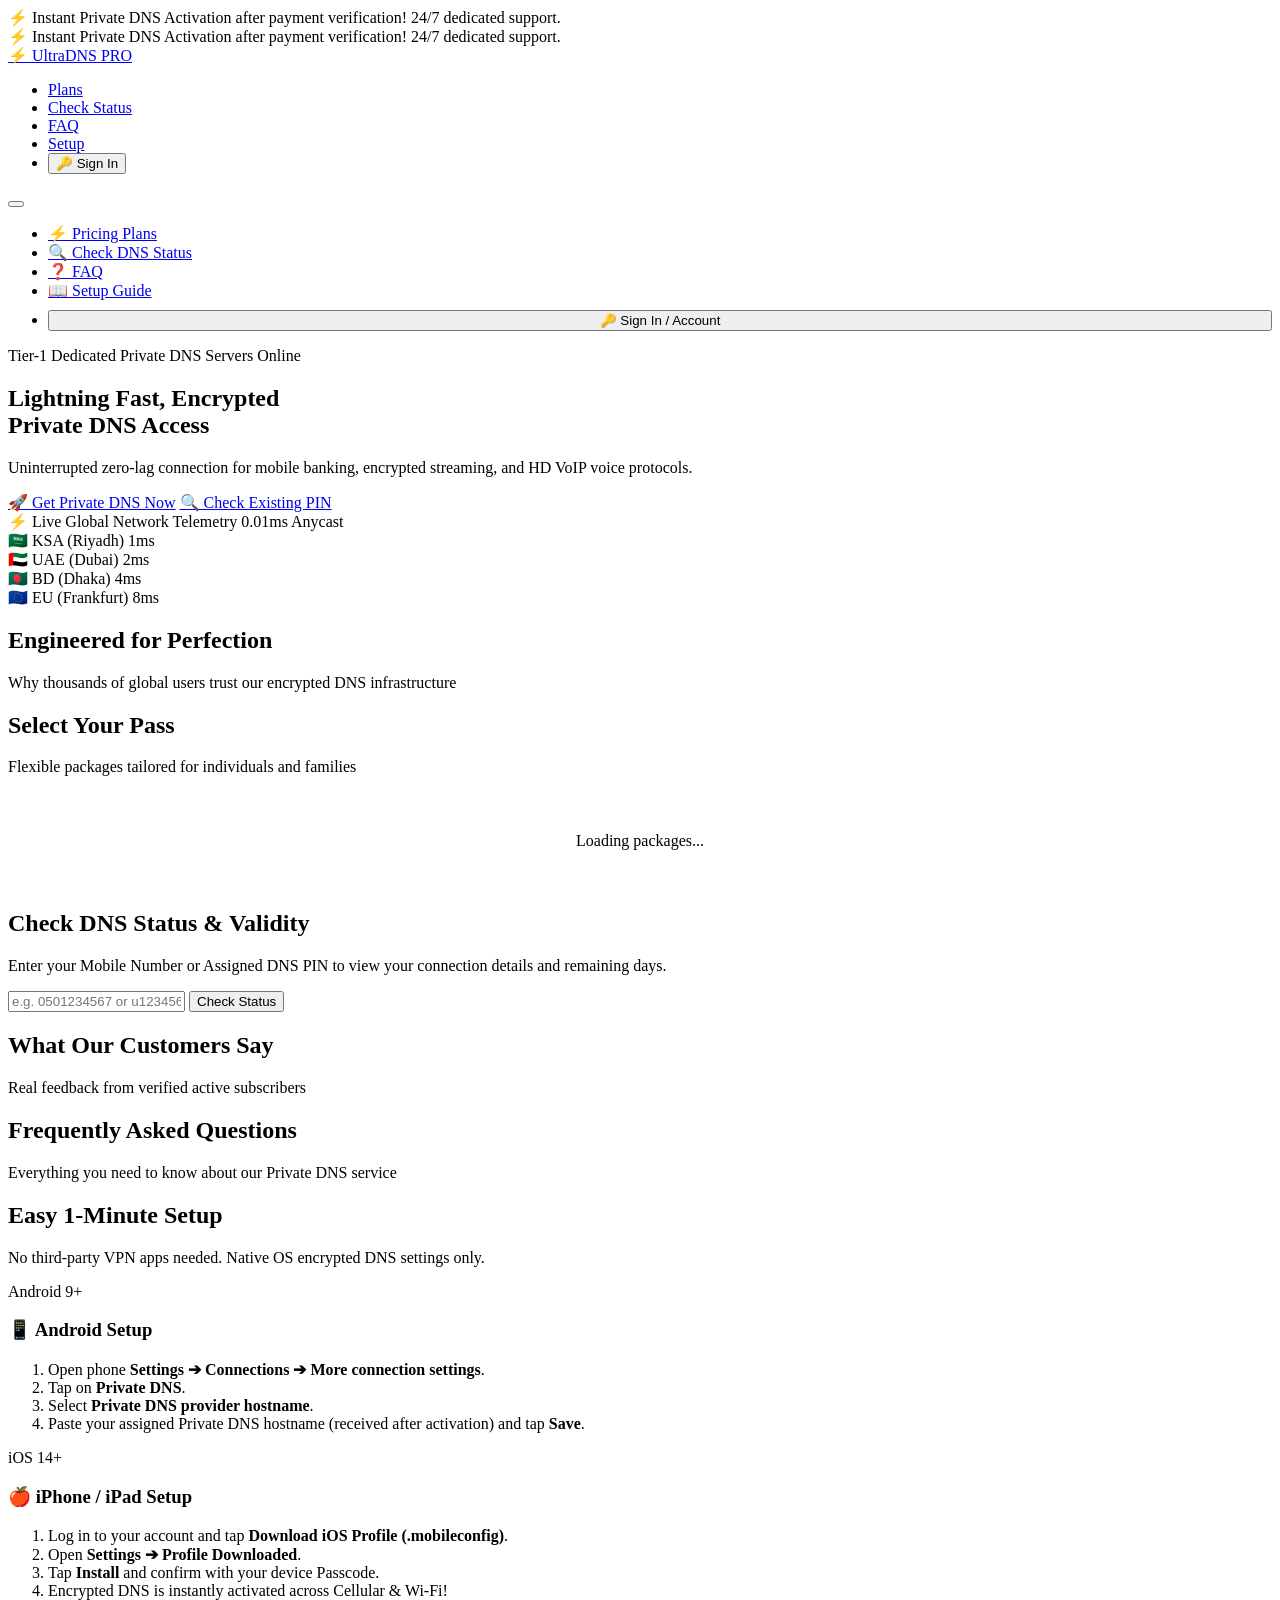
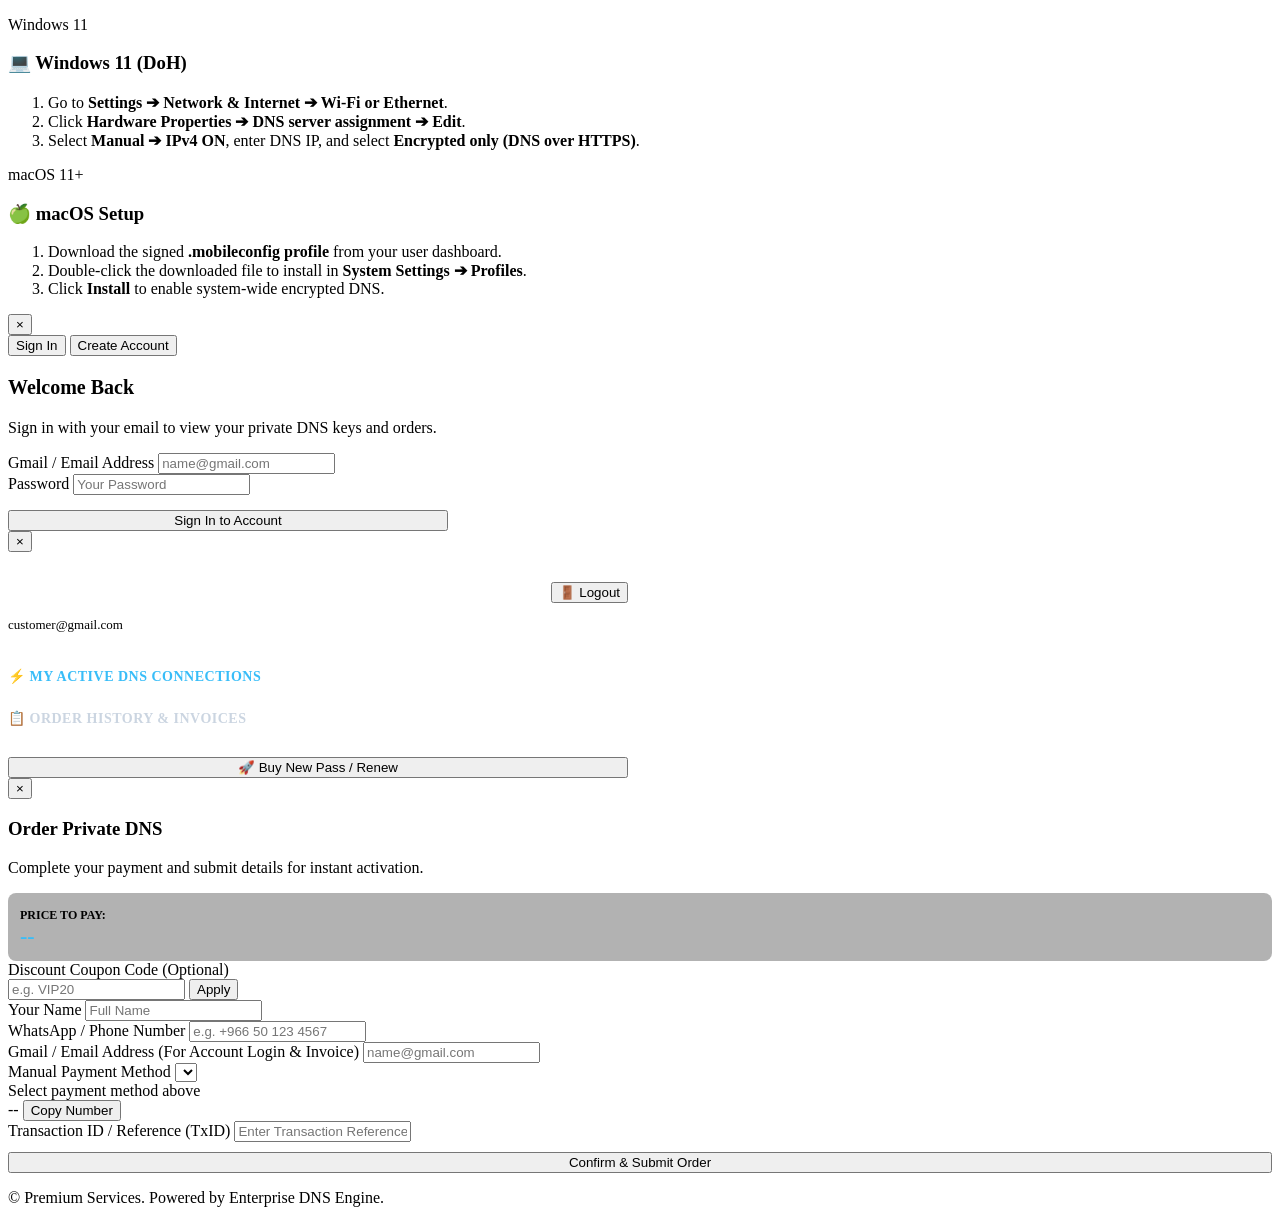
==== commit bcf7e7d7: "feat(payment): Integrate UddoktaPay Automated Payment Gateway alongside manual payments with 24/7 in" ====
--- a/public/index.html
+++ b/public/index.html
@@ -421,24 +421,45 @@
                     <input type="email" id="order-email" class="form-control" placeholder="name@gmail.com">
                 </div>
 
-                <div class="form-group">
-                    <label class="form-label">Payment Method</label>
-                    <select id="order-payment-method" class="form-control" onchange="updatePaymentInstruction()" required>
-                        <!-- Dynamic payment methods -->
-                    </select>
-                </div>
-
-                <div class="payment-box" id="payment-instruction-box">
-                    <div id="payment-instruction-text">Select payment method above</div>
-                    <div class="payment-num-row">
-                        <span id="payment-number-display">--</span>
-                        <button type="button" class="copy-btn" onclick="copyPaymentNumber()">Copy Number</button>
-                    </div>
-                </div>
-
-                <div class="form-group">
-                    <label class="form-label">Transaction ID / Reference (TxID)</label>
-                    <input type="text" id="order-trx" class="form-control" placeholder="Enter Transaction Reference" required>
+                <!-- ⚡ Payment Mode Selector (Auto vs Manual) -->
+                <div class="form-group" id="payment-mode-container" style="display: none;">
+                    <label class="form-label" style="font-weight: 700; color: #38bdf8;">Choose Payment Mode</label>
+                    <div style="display: grid; grid-template-columns: 1fr 1fr; gap: 8px;">
+                        <button type="button" class="btn-payment-mode active" id="btn-mode-auto" onclick="switchPaymentMode('auto')">
+                            ⚡ Instant Auto<br><span style="font-size: 10px; font-weight: 500; opacity: 0.85;">bKash, Nagad, Cards</span>
+                        </button>
+                        <button type="button" class="btn-payment-mode" id="btn-mode-manual" onclick="switchPaymentMode('manual')">
+                            📝 Manual Send Money<br><span style="font-size: 10px; font-weight: 500; opacity: 0.85;">Submit TrxID</span>
+                        </button>
+                    </div>
+                </div>
+
+                <!-- Auto Payment Notice Banner -->
+                <div id="auto-payment-notice" style="display: none; padding: 12px 14px; background: rgba(56, 189, 248, 0.12); border: 1px solid rgba(56, 189, 248, 0.3); border-radius: 8px; font-size: 12px; color: #e0f2fe; margin-bottom: 14px;">
+                    ⚡ <b>Instant 24/7 Activation:</b> You will be redirected to the secure UddoktaPay payment page. Your Private DNS activates automatically upon payment!
+                </div>
+
+                <!-- Manual Payment Fields Container -->
+                <div id="manual-payment-fields">
+                    <div class="form-group">
+                        <label class="form-label">Manual Payment Method</label>
+                        <select id="order-payment-method" class="form-control" onchange="updatePaymentInstruction()">
+                            <!-- Dynamic payment methods -->
+                        </select>
+                    </div>
+
+                    <div class="payment-box" id="payment-instruction-box">
+                        <div id="payment-instruction-text">Select payment method above</div>
+                        <div class="payment-num-row">
+                            <span id="payment-number-display">--</span>
+                            <button type="button" class="copy-btn" onclick="copyPaymentNumber()">Copy Number</button>
+                        </div>
+                    </div>
+
+                    <div class="form-group">
+                        <label class="form-label">Transaction ID / Reference (TxID)</label>
+                        <input type="text" id="order-trx" class="form-control" placeholder="Enter Transaction Reference">
+                    </div>
                 </div>
 
                 <button type="submit" class="btn-primary" style="width: 100%; margin-top: 10px; justify-content: center;" id="order-submit-btn">
